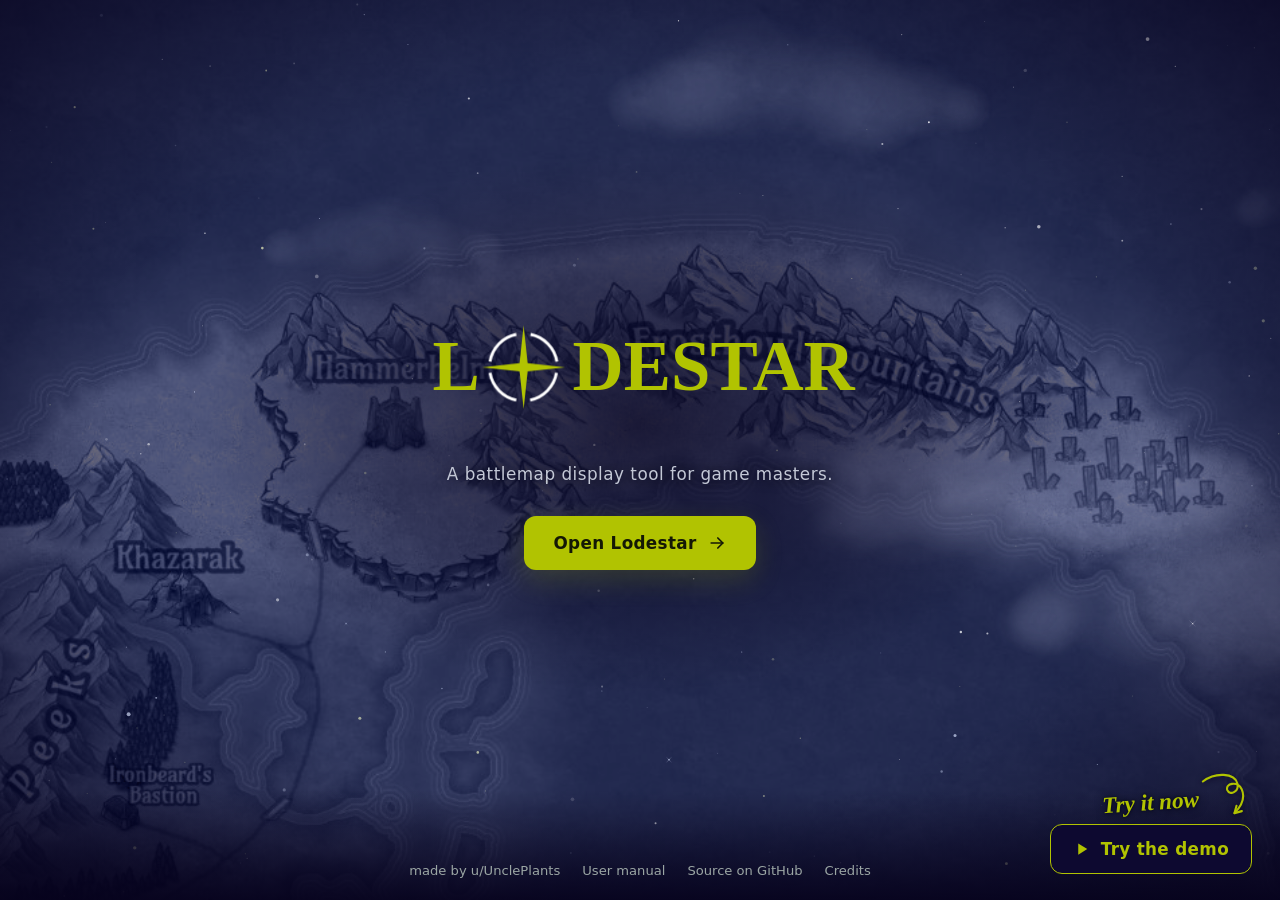
==== index.html @ 7c8d33f2 "feat: token conditions for D&D 5e and Pathfinder 2e The selected-token editor gets a Conditions list" ====
<!doctype html>
<html lang="en">
  <head>
    <meta charset="utf-8">
    <meta name="viewport" content="width=device-width, initial-scale=1">
    <title>Lodestar — battlemap display for game masters</title>
    <meta name="description" content="A free battlemap display for game masters: paint fog of war, cast the map to a TV or second monitor, and run tokens, initiative, music and dice. Runs in your browser — no account, nothing to install.">
    <meta name="theme-color" content="#06021c">
    <!-- Link previews (Reddit, Discord, social): title, blurb and a screenshot. -->
    <meta property="og:type" content="website">
    <meta property="og:site_name" content="Lodestar">
    <meta property="og:title" content="Lodestar — battlemap display for game masters">
    <meta property="og:description" content="Paint fog of war, cast the map to your table's screen, and keep the secrets on yours. Free, in your browser, no account.">
    <meta property="og:url" content="https://lodestarvtt.com/">
    <meta property="og:image" content="https://lodestarvtt.com/screenshot.png">
    <meta property="og:image:alt" content="The Lodestar GM screen with fogged rooms, beside the player display showing only the revealed areas.">
    <meta name="twitter:card" content="summary_large_image">
    <link rel="icon" type="image/svg+xml" href="favicon.svg">
    <link rel="stylesheet" href="styles.css">
  </head>
  <body>
    <div class="start-screen" id="startScreen">
      <!-- Backdrop (drawn by app.js): the Telarun map in slow shots under the stars and clouds,
           a dashed route tracing its roads, and a vignette keeping the centre calm for the logo
           and buttons. -->
      <canvas class="start-backdrop" aria-hidden="true"></canvas>
      <div class="start-vignette" aria-hidden="true"></div>
      <div class="start-inner">
        <!-- The logo draws itself in (see styles.css): the ring's arcs trace in, the star spins
             into place, and the word is revealed by a soft wipe (the mask's gradient sliding
             right). -->
        <svg class="start-logo" viewBox="0 0 1164 348" xmlns="http://www.w3.org/2000/svg" role="img" aria-label="Lodestar">
          <defs>
            <linearGradient id="startLogoWipeEdge" x1="0" x2="1" y1="0" y2="0">
              <stop offset="0.47" stop-color="#fff"/>
              <stop offset="0.5" stop-color="#fff" stop-opacity="0"/>
            </linearGradient>
            <!-- The band starts just left of the "L" (clear from x 700) and slides 1300 units right,
                 ending white from x -200 to 1868: past both ends of the word. -->
            <mask id="startLogoWipe" maskUnits="userSpaceOnUse" x="643" y="806" width="1164" height="348">
              <rect class="lodestar-wipe" x="-1500" y="806" width="4400" height="348" fill="url(#startLogoWipeEdge)"/>
            </mask>
          </defs>
          <g transform="translate(-643 -806)">
            <g mask="url(#startLogoWipe)">
              <text fill="#B1C301" font-family="Garamond, 'EB Garamond', 'Adobe Garamond Pro', Georgia, 'Times New Roman', serif" font-weight="700" font-size="165" x="742.149" y="1008">L</text>
              <text fill="#B1C301" font-family="Garamond, 'EB Garamond', 'Adobe Garamond Pro', Georgia, 'Times New Roman', serif" font-weight="700" font-size="165" x="1068" y="1008">DESTAR</text>
            </g>
            <path class="lodestar-star" d="M857 955.5 944.595 946.047 954 858 963.405 946.047 1051 955.5 963.405 964.953 954 1053 944.595 964.953Z" fill="#B1C301" fill-rule="evenodd"/>
            <path class="lodestar-ring" pathLength="1" d="M970.124 879.081C1001.59 885.514 1025.89 910.575 1031.36 942.222" stroke="#FFFFFF" stroke-width="6.875" stroke-miterlimit="8" fill="none" fill-rule="evenodd"/>
            <path class="lodestar-ring" pathLength="1" d="M93.6243 1.58081C125.089 8.01389 149.394 33.0749 154.862 64.7217" stroke="#FFFFFF" stroke-width="6.875" stroke-miterlimit="8" fill="none" fill-rule="evenodd" transform="matrix(-1 0 0 1 1030.5 877.5)"/>
            <path class="lodestar-ring" pathLength="1" d="M936.876 1031.92C905.411 1025.49 881.106 1000.43 875.639 968.778" stroke="#FFFFFF" stroke-width="6.875" stroke-miterlimit="8" fill="none" fill-rule="evenodd"/>
            <path class="lodestar-ring" pathLength="1" d="M93.6243 1.58081C125.089 8.01389 149.394 33.0749 154.862 64.7217" stroke="#FFFFFF" stroke-width="6.875" stroke-miterlimit="8" fill="none" fill-rule="evenodd" transform="matrix(1 0 0 -1 875.5 1033.5)"/>
          </g>
        </svg>
        <p class="start-tagline">A battlemap display tool for game masters.</p>
        <div class="start-actions">
          <button id="startEnter" class="start-btn start-btn-primary" type="button" title="Open Lodestar (Enter)">
            <span>Open Lodestar</span>
            <svg viewBox="0 0 24 24" aria-hidden="true"><path d="M5 12h14"/><path d="m13 6 6 6-6 6"/></svg>
          </button>
        </div>
      </div>
      <!-- The demo, tucked in the bottom-right corner under a "Try it now" label whose doodled
           arrow curls down onto the button. -->
      <div class="start-demo">
        <span class="start-try" aria-hidden="true">
          <span class="start-try-text">Try it now</span>
          <svg class="start-try-arrow" viewBox="0 0 48 50">
            <path class="start-try-line" pathLength="1" d="M3 13C16 3 36 4 39 15C41 24 31 28 28.5 22C26 15 39 12 43.5 21C47 29 44 38 36 46"/>
            <path class="start-try-head" pathLength="1" d="M43.7 43.9 36 46 38.1 38.3"/>
          </svg>
        </span>
        <button id="startDemo" class="start-btn start-btn-demo" type="button">
          <svg viewBox="0 0 24 24" aria-hidden="true"><path d="M7 4.5v15l12-7.5Z"/></svg>
          <span>Try the demo</span>
        </button>
      </div>
      <footer class="start-footer">
        <span>made by u/UnclePlants</span>
        <a href="manual.html" target="_blank" rel="noopener">User manual</a>
        <a href="https://github.com/UnclePlants/Lodestar" target="_blank" rel="noopener">Source on GitHub</a>
        <button id="startCredits" class="start-credits-btn" type="button">Credits</button>
      </footer>
    </div>
    <main class="app-shell" data-role="gm">
      <aside class="gm-panel" aria-label="Game master controls">
        <div class="brand">
          <img class="brand-logo" src="Lodestar.svg" alt="Lodestar">
        </div>

        <section class="control-section">
          <div class="top-actions">
            <label class="top-action file-loader" title="Load map (image, GIF or video)" aria-label="Load map image, GIF or video">
              <input id="mapUpload" type="file" accept="image/*,video/*">
              <svg viewBox="0 0 24 24" aria-hidden="true"><path d="M16 5h6"/><path d="M19 2v6"/><path d="M21 11.5V19a2 2 0 0 1-2 2H5a2 2 0 0 1-2-2V5a2 2 0 0 1 2-2h7.5"/><path d="m21 15-3.086-3.086a2 2 0 0 0-2.828 0L6 21"/><circle cx="9" cy="9" r="2"/></svg>
            </label>
            <button id="loadLibrary" class="top-action empty" type="button" title="My maps" aria-label="My maps">
              <svg viewBox="0 0 24 24" aria-hidden="true"><path d="M14.106 5.553a2 2 0 0 0 1.788 0l3.659-1.83A1 1 0 0 1 21 4.619v12.764a1 1 0 0 1-.553.894l-4.553 2.277a2 2 0 0 1-1.788 0l-4.212-2.106a2 2 0 0 0-1.788 0l-3.659 1.83A1 1 0 0 1 3 19.381V6.618a1 1 0 0 1 .553-.894l4.553-2.277a2 2 0 0 1 1.788 0z"/><path d="M15 5.764v15"/><path d="M9 3.236v15"/></svg>
            </button>
            <button id="saveSession" class="top-action" type="button" title="Save map" aria-label="Save map">
              <svg viewBox="0 0 24 24" aria-hidden="true"><path d="M15.2 3a2 2 0 0 1 1.4.6l3.8 3.8a2 2 0 0 1 .6 1.4V19a2 2 0 0 1-2 2H5a2 2 0 0 1-2-2V5a2 2 0 0 1 2-2z"/><path d="M17 21v-7a1 1 0 0 0-1-1H8a1 1 0 0 0-1 1v7"/><path d="M7 3v4a1 1 0 0 0 1 1h7"/></svg>
            </button>
            <button id="openPlayer" class="top-action" type="button" title="Open player display" aria-label="Open player display">
              <svg viewBox="0 0 24 24" aria-hidden="true"><rect width="20" height="14" x="2" y="3" rx="2"/><line x1="8" x2="16" y1="21" y2="21"/><line x1="12" x2="12" y1="17" y2="21"/></svg>
            </button>
          </div>
        </section>

        <section class="control-section">
          <div class="section-title">
            <h2>Splash Screen</h2>
          </div>
          <label class="file-loader secondary-loader">
            <input id="splashUpload" type="file" accept="image/*">
            <span>Load splash image</span>
          </label>
          <p class="hint">When enabled, the player display shows the splash image instead of the map.</p>
        </section>

        <section class="control-section">
          <div class="section-title">
            <h2>Grid</h2>
            <label class="switch">
              <input id="gridEnabled" type="checkbox" checked>
              <span></span>
            </label>
          </div>
          <div class="field-with-action">
            <label>
              Size
              <input id="gridSize" type="range" min="20" max="400" value="70">
            </label>
            <button id="gridCalibrate" class="mini-btn" type="button" title="Set the grid size by drawing a square on the map" aria-label="Set grid size by drawing a square">
              <svg viewBox="0 0 24 24" aria-hidden="true"><path d="M5 3a2 2 0 0 0-2 2"/><path d="M19 3a2 2 0 0 1 2 2"/><path d="M21 19a2 2 0 0 1-2 2"/><path d="M5 21a2 2 0 0 1-2-2"/><path d="M9 3h1"/><path d="M9 21h1"/><path d="M14 3h1"/><path d="M14 21h1"/><path d="M3 9v1"/><path d="M21 9v1"/><path d="M3 14v1"/><path d="M21 14v1"/></svg>
            </button>
          </div>
          <label>
            Offset X
            <input id="gridOffsetX" type="range" min="-200" max="200" value="0">
          </label>
          <label>
            Offset Y
            <input id="gridOffsetY" type="range" min="-200" max="200" value="0">
          </label>
          <div class="inline-fields">
            <label>
              Color
              <input id="gridColor" type="color" value="#000000">
            </label>
            <label>
              Opacity
              <input id="gridOpacity" type="range" min="0" max="1" step="0.05" value="0.45">
            </label>
          </div>
          <label>
            Line thickness
            <input id="gridLineWidth" type="range" min="1" max="12" step="0.5" value="1">
          </label>
          <label class="checkbox-row">
            <input id="gridSnap" type="checkbox" checked>
            <span>Snap tokens to grid</span>
          </label>
        </section>

        <section class="control-section">
          <div class="section-title">
            <h2>View</h2>
            <button id="fitMap" class="ghost-button" type="button">Fit</button>
          </div>
          <label>
            Map image size
            <input id="mapScale" type="range" min="0.25" max="3" step="0.01" value="1">
          </label>
          <label id="mapAnimateRow" class="checkbox-row hidden">
            <input id="mapAnimate" type="checkbox" checked>
            <span>Play animated map (GIF / video)</span>
          </label>
          <label class="checkbox-row" title="On the player display, revealed fog fades away, and changing map or floor (or the splash / blackout screens) fades through black">
            <input id="transitionsEnabled" type="checkbox" checked>
            <span>Smooth fades on the player display</span>
          </label>
          <div class="field-with-action">
            <span class="calib-label">Rotate map (carries fog, tokens &amp; stairs)</span>
            <button id="rotateMapLeft" class="mini-btn" type="button" title="Rotate map left" aria-label="Rotate map left">
              <svg viewBox="0 0 24 24" aria-hidden="true"><path d="M3 12a9 9 0 1 0 9-9 9.75 9.75 0 0 0-6.74 2.74L3 8"/><path d="M3 3v5h5"/></svg>
            </button>
            <button id="rotateMapRight" class="mini-btn" type="button" title="Rotate map right" aria-label="Rotate map right">
              <svg viewBox="0 0 24 24" aria-hidden="true"><path d="M21 12a9 9 0 1 1-9-9 9.75 9.75 0 0 1 6.74 2.74L21 8"/><path d="M21 3v5h-5"/></svg>
            </button>
          </div>
          <label class="checkbox-row">
            <input id="imageSnap" type="checkbox">
            <span>Snap images to grid</span>
          </label>
          <p class="hint">Add images, notes and PDFs from the map toolbar. Drag an image onto the map to drop it. In Move mode, click an image to select it — then drag its corners to resize, the top ball to rotate, and tick the box to show it to players. Notes are GM-only (note tool). Drag a selection, press Delete to remove.</p>
          <input id="addImageInput" type="file" accept="image/*" hidden>
          <input id="pdfFileInput" type="file" accept="application/pdf" multiple hidden>
          <div id="aoeMarkerSelPanel" class="hidden">
            <label>
              Area label (GM-only)
              <input id="aoeMarkerLabel" type="text" placeholder="e.g. fire">
            </label>
            <label class="checkbox-row">
              <input id="aoeMarkerShowPlayers" type="checkbox" checked>
              <span>Show to players</span>
            </label>
          </div>

          <div class="subsection-title">
            <h3>Player view</h3>
            <label class="switch with-label">
              Follow GM
              <input id="playerMatchDM" type="checkbox" checked>
              <span></span>
            </label>
          </div>
          <div class="inline-buttons">
            <button id="copyDMView" type="button">Match GM view</button>
            <button id="playerFit" type="button">Fit player view</button>
          </div>
          <div class="field-with-action">
            <span class="calib-label">Rotate player view only</span>
            <button id="rotatePlayerLeft" class="mini-btn" type="button" title="Rotate player view left" aria-label="Rotate player view left">
              <svg viewBox="0 0 24 24" aria-hidden="true"><path d="M3 12a9 9 0 1 0 9-9 9.75 9.75 0 0 0-6.74 2.74L3 8"/><path d="M3 3v5h5"/></svg>
            </button>
            <button id="rotatePlayerRight" class="mini-btn" type="button" title="Rotate player view right" aria-label="Rotate player view right">
              <svg viewBox="0 0 24 24" aria-hidden="true"><path d="M21 12a9 9 0 1 1-9-9 9.75 9.75 0 0 1 6.74 2.74L21 8"/><path d="M21 3v5h-5"/></svg>
            </button>
          </div>
          <label class="checkbox-row">
            <input id="lockPlayerSquare" type="checkbox">
            <span>Lock square size on player screen (IRL TV)</span>
          </label>
          <p class="hint">For physical play: zoom the player view until one grid square matches your minis on the TV, then lock. On each new map, calibrate its grid (drag a square) and the player zoom auto-adjusts so the square stays that exact size. Remembered between sessions.</p>
          <label class="checkbox-row">
            <input id="playerFrameToggle" type="checkbox" checked>
            <span>Show player frame on GM screen</span>
          </label>
          <div class="inline-fields" id="playerFrameStyleRow">
            <label>
              Frame color
              <input id="playerFrameColor" type="color" value="#e24a4a">
            </label>
            <label>
              Frame opacity
              <input id="playerFrameOpacity" type="range" min="0.1" max="1" step="0.05" value="0.9">
            </label>
          </div>
          <label>
            Zoom
            <input id="playerZoom" type="range" min="0.05" max="4" step="0.01" value="1">
          </label>
          <label>
            Position X
            <input id="playerOffsetX" type="range" min="0" max="2000" value="0">
          </label>
          <label>
            Position Y
            <input id="playerOffsetY" type="range" min="0" max="2000" value="0">
          </label>
        </section>

        <section class="control-section">
          <div class="section-title">
            <h2>Weather</h2>
          </div>
          <div class="segmented segmented-wrap weather-kinds" id="weatherKinds" role="group" aria-label="Weather">
            <button type="button" data-weather="none" class="active">None</button>
            <button type="button" data-weather="rain">Rain</button>
            <button type="button" data-weather="storm">Storm</button>
            <button type="button" data-weather="snow">Snow</button>
            <button type="button" data-weather="fog">Fog</button>
            <button type="button" data-weather="embers">Embers</button>
          </div>
          <label>
            Intensity
            <input id="weatherIntensity" type="range" min="0.1" max="1" step="0.05" value="0.6">
          </label>
          <label>
            Wind (← left · right →)
            <input id="weatherWind" type="range" min="-1" max="1" step="0.05" value="0.3">
          </label>
          <button id="weatherFlash" class="ghost-button weather-flash" type="button" hidden title="A lightning flash on the player display, right now">⚡ Lightning now</button>
          <label class="checkbox-row">
            <input id="weatherOnGm" type="checkbox" checked>
            <span>Show it faintly on my screen too</span>
          </label>
          <p class="hint">Plays over the map on the player display, and is saved with the map.</p>
        </section>

        <section class="control-section">
          <div class="section-title">
            <h2>Floors</h2>
          </div>
          <label>
            Floor name
            <input id="floorName" type="text" maxlength="32" placeholder="e.g. Ground Floor" autocomplete="off">
          </label>
          <div class="inline-fields">
            <label>
              Stair color
              <input id="stairColor" type="color" value="#ffffff">
            </label>
          </div>
          <div class="floor-add-row">
            <button id="addFloorUp" class="ghost-button" type="button" title="Add a floor above">
              <svg viewBox="0 0 24 24" aria-hidden="true"><path d="M5 12h14"/><path d="M12 5v14"/></svg>
              Add above
            </button>
            <button id="addFloorDown" class="ghost-button" type="button" title="Add a floor below">
              <svg viewBox="0 0 24 24" aria-hidden="true"><path d="M5 12h14"/><path d="M12 5v14"/></svg>
              Add below
            </button>
          </div>
          <button id="deleteFloor" class="danger-button" type="button" disabled>Delete this floor</button>
          <p class="hint">Use the ↑ / ↓ arrows in the map area to switch floors.</p>
        </section>

        <section class="control-section">
          <div class="section-title">
            <h2>Map library</h2>
          </div>
          <div class="inline-buttons">
            <button id="exportLibrary" type="button" disabled>Export</button>
            <label class="file-loader inline-loader">
              <input id="importLibrary" type="file" accept="application/json,.json">
              <span>Import</span>
            </label>
          </div>
          <p class="hint">Export saves every map to a JSON file you can back up or move to another machine.</p>
        </section>
      </aside>

      <section class="stage-wrap">
        <button id="panelToggle" class="panel-toggle" type="button" title="Hide controls" aria-label="Collapse the control panel">
          <svg viewBox="0 0 24 24" aria-hidden="true"><path d="m11 17-5-5 5-5"/><path d="m18 17-5-5 5-5"/></svg>
        </button>
        <button id="initPanelToggle" class="panel-toggle panel-toggle-right" type="button" title="Initiative tracker" aria-label="Show or hide the initiative tracker">
          <svg viewBox="0 0 24 24" aria-hidden="true"><path d="m13 17 5-5-5-5"/><path d="m6 17 5-5-5-5"/></svg>
        </button>
        <p class="mode-hint-bar" id="modeHint">Drag to move the map. Wheel to zoom. Alt+click to ping.</p>
        <div class="stage-controls">
          <div class="tool-row">
            <div class="map-tools" aria-label="Map tools">
              <button id="panMode" class="tool-button active" type="button" title="Move (V)" aria-label="Move">
                <svg viewBox="0 0 24 24" aria-hidden="true"><path d="M12 2v20"/><path d="m5 9-3 3 3 3"/><path d="m9 5 3-3 3 3"/><path d="m15 19-3 3-3-3"/><path d="m19 9 3 3-3 3"/><path d="M2 12h20"/></svg>
              </button>
              <button id="fogToggle" class="tool-button" type="button" title="Fog of war" aria-label="Fog of war tools" aria-haspopup="true">
                <svg viewBox="0 0 24 24" aria-hidden="true"><path d="M4 14.899A7 7 0 1 1 15.71 8h1.79a4.5 4.5 0 0 1 2.5 8.242"/><path d="M16 17H7"/><path d="M17 21H9"/></svg>
              </button>
              <button id="tokenMode" class="tool-button" type="button" title="Tokens (T)" aria-label="Tokens">
                <svg viewBox="0 0 24 24" aria-hidden="true"><circle cx="12" cy="12" r="9"/><line x1="9" y1="8.5" x2="15" y2="8.5"/><line x1="12" y1="8.5" x2="12" y2="15.5"/></svg>
              </button>
              <button id="aoeMode" class="tool-button" type="button" title="Area of effect (A)" aria-label="Area of effect">
                <svg viewBox="0 0 24 24" aria-hidden="true"><circle cx="12" cy="12" r="10"/><circle cx="12" cy="12" r="6"/><circle cx="12" cy="12" r="2"/></svg>
              </button>
              <button id="measureMode" class="tool-button" type="button" title="Measure (M)" aria-label="Measure">
                <svg viewBox="0 0 24 24" aria-hidden="true"><path d="M21.3 15.3a2.4 2.4 0 0 1 0 3.4l-2.6 2.6a2.4 2.4 0 0 1-3.4 0L2.7 8.7a2.41 2.41 0 0 1 0-3.4l2.6-2.6a2.4 2.4 0 0 1 3.4 0Z"/><path d="m14.5 12.5 2-2"/><path d="m11.5 9.5 2-2"/><path d="m8.5 6.5 2-2"/><path d="m17.5 15.5 2-2"/></svg>
              </button>
              <button id="stairMode" class="tool-button" type="button" title="Place stairs (S)" aria-label="Place stairs">
                <svg viewBox="0 0 24 24" aria-hidden="true"><path d="M22 5h-5v5h-5v5h-5v5h-5"/></svg>
              </button>
              <button id="noteMode" class="tool-button" type="button" title="Note (GM-only)" aria-label="Note">
                <svg viewBox="0 0 24 24" aria-hidden="true"><path d="M16 3H5a2 2 0 0 0-2 2v14a2 2 0 0 0 2 2h11l5-5V5a2 2 0 0 0-2-2Z"/><path d="M15 21v-4a2 2 0 0 1 2-2h4"/></svg>
              </button>
              <button id="addImageBtn" class="tool-button" type="button" title="Add image to map" aria-label="Add image to map">
                <svg viewBox="0 0 24 24" aria-hidden="true"><rect x="3" y="3" width="18" height="18" rx="2"/><circle cx="9" cy="9" r="2"/><path d="m21 15-3.6-3.6a2 2 0 0 0-2.8 0L6 21"/></svg>
              </button>
              <button id="pdfBtn" class="tool-button" type="button" title="Open PDF resource (GM-only)" aria-label="Open PDF resource">
                <svg viewBox="0 0 24 24" aria-hidden="true"><path d="M14 3v4a1 1 0 0 0 1 1h4"/><path d="M5 12v-7a2 2 0 0 1 2 -2h7l5 5v4"/><path d="M5 18h1.5a1.5 1.5 0 0 0 0 -3h-1.5v6"/><path d="M17 18h2"/><path d="M20 15h-3v6"/><path d="M11 15v6h1a2 2 0 0 0 2 -2v-2a2 2 0 0 0 -2 -2h-1"/></svg>
              </button>
              <button id="initToggle" class="tool-button" type="button" title="Initiative tracker" aria-label="Initiative tracker">
                <svg viewBox="0 0 24 24" aria-hidden="true"><line x1="10" x2="21" y1="6" y2="6"/><line x1="10" x2="21" y1="12" y2="12"/><line x1="10" x2="21" y1="18" y2="18"/><path d="M4 6h1v4"/><path d="M4 10h2"/><path d="M6 18H4c0-1 2-2 2-3s-1-1.5-2-1"/></svg>
              </button>
              <button id="musicToggle" class="tool-button" type="button" title="Music player" aria-label="Music player">
                <svg viewBox="0 0 24 24" aria-hidden="true"><path d="M9 18V5l12-2v13"/><circle cx="6" cy="18" r="3"/><circle cx="18" cy="16" r="3"/></svg>
              </button>
              <button id="fitMapBtn" class="tool-button" type="button" title="Fit to screen (F)" aria-label="Fit to screen">
                <svg viewBox="0 0 24 24" aria-hidden="true"><polyline points="15 3 21 3 21 9"/><polyline points="9 21 3 21 3 15"/><line x1="21" x2="14" y1="3" y2="10"/><line x1="3" x2="10" y1="21" y2="14"/></svg>
              </button>
              <button id="undoBtn" class="tool-button" type="button" title="Undo (Ctrl+Z)" aria-label="Undo" disabled>
                <svg viewBox="0 0 24 24" aria-hidden="true"><path d="M9 14 4 9l5-5"/><path d="M4 9h10.5a5.5 5.5 0 0 1 5.5 5.5 5.5 5.5 0 0 1-5.5 5.5H11"/></svg>
              </button>
              <button id="redoBtn" class="tool-button" type="button" title="Redo (Ctrl+Shift+Z)" aria-label="Redo" disabled>
                <svg viewBox="0 0 24 24" aria-hidden="true"><path d="m15 14 5-5-5-5"/><path d="M20 9H9.5A5.5 5.5 0 0 0 4 14.5 5.5 5.5 0 0 0 9.5 20H13"/></svg>
              </button>
            </div>
            <div class="fog-ribbon hidden" id="fogRibbon" role="toolbar" aria-label="Fog of war tools">
              <button id="polygonMode" class="tool-button" type="button" title="Fog area (P)" aria-label="Fog area">
                <svg viewBox="0 0 24 24" aria-hidden="true"><path d="M3 5a2 2 0 1 0 4 0a2 2 0 1 0 -4 0"/><path d="M17 19a2 2 0 1 0 4 0a2 2 0 1 0 -4 0"/><path d="M17 5a2 2 0 1 0 4 0a2 2 0 1 0 -4 0"/><path d="M3 19a2 2 0 1 0 4 0a2 2 0 1 0 -4 0"/><path d="M7 5h10m-12 2v10m14 -10v10"/></svg>
              </button>
              <button id="namedPolygonMode" class="tool-button" type="button" title="Named fog area (N)" aria-label="Named fog area">
                <svg viewBox="0 0 24 24" aria-hidden="true"><path d="M3 5a2 2 0 1 0 4 0a2 2 0 1 0 -4 0"/><path d="M17 19a2 2 0 1 0 4 0a2 2 0 1 0 -4 0"/><path d="M17 5a2 2 0 1 0 4 0a2 2 0 1 0 -4 0"/><path d="M3 19a2 2 0 1 0 4 0a2 2 0 1 0 -4 0"/><path d="M7 5h10m-12 2v10m14 -10v10"/><text x="12" y="14.8" text-anchor="middle" font-size="8" font-weight="700" fill="currentColor" stroke="none" style="font-family:Inter,sans-serif">A</text></svg>
              </button>
              <button id="brushMode" class="tool-button" type="button" title="Paint fog (B)" aria-label="Paint fog">
                <svg viewBox="0 0 24 24" aria-hidden="true"><path d="m9.06 11.9 8.07-8.06a2.85 2.85 0 1 1 4.03 4.03l-8.06 8.08"/><path d="M7.07 14.94c-1.66 0-3 1.35-3 3.02 0 1.33-2.5 1.52-2 2.02 1.08 1.1 2.49 2.02 4 2.02 2.2 0 4-1.8 4-4.04a3.01 3.01 0 0 0-3-3.02Z"/></svg>
              </button>
              <button id="eraserMode" class="tool-button" type="button" title="Erase fog (E)" aria-label="Erase fog">
                <svg viewBox="0 0 24 24" aria-hidden="true"><path d="m7 21-4.3-4.3c-1-1-1-2.5 0-3.4l9.6-9.6c1-1 2.5-1 3.4 0l5.6 5.6c1 1 1 2.5 0 3.4L13 21"/><path d="M22 21H7"/><path d="m5 11 9 9"/></svg>
              </button>
              <button id="stampMode" class="tool-button" type="button" title="Fog shapes (drag to draw)" aria-label="Fog shapes">
                <svg viewBox="0 0 24 24" aria-hidden="true"><path d="M8.3 10a.7.7 0 0 1-.626-1.079L11.4 3a.7.7 0 0 1 1.198-.043L16.3 8.9a.7.7 0 0 1-.572 1.1Z"/><rect x="3" y="14" width="7" height="7" rx="1"/><circle cx="17.5" cy="17.5" r="3.5"/></svg>
              </button>
              <button id="bucketFill" class="tool-button" type="button" title="Fill the whole map with fog" aria-label="Fill all with fog">
                <svg viewBox="0 0 24 24" aria-hidden="true"><path d="m19 11-8-8-8.6 8.6a2 2 0 0 0 0 2.8l5.2 5.2c.8.8 2 .8 2.8 0L19 11Z"/><path d="m5 2 5 5"/><path d="M2 13h15"/><path d="M22 20a2 2 0 1 1-4 0c0-1.6 1.7-2.4 2-4 .3 1.6 2 2.4 2 4Z"/></svg>
              </button>
              <button id="clearFog" class="tool-button" type="button" title="Clear all fog" aria-label="Clear all fog">
                <svg viewBox="0 0 24 24" aria-hidden="true"><path d="M3 6h18"/><path d="M19 6v14c0 1-1 2-2 2H7c-1 0-2-1-2-2V6"/><path d="M8 6V4c0-1 1-2 2-2h4c1 0 2 1 2 2v2"/><path d="M10 11v6"/><path d="M14 11v6"/></svg>
              </button>
            </div>
          </div>

          <div class="tool-popover hidden" id="brushOptions">
            <h2 id="fogToolHeading">Fog Tool</h2>
            <label id="brushSizeRow">
              Tool size
              <input id="brushSize" type="range" min="10" max="600" value="70">
            </label>
            <div class="segmented" id="brushShapeRow">
              <button id="roundShape" class="active" type="button">Round</button>
              <button id="squareShape" type="button">Square</button>
            </div>
            <div class="segmented segmented-wrap hidden" id="stampShapeRow">
              <button id="stampRect" class="active" type="button">Rectangle</button>
              <button id="stampSquare" type="button">Square</button>
              <button id="stampEllipse" type="button">Ellipse</button>
              <button id="stampCircle" type="button">Circle</button>
              <button id="stampTriangle" type="button">Triangle</button>
            </div>
            <div class="inline-fields">
              <label>
                GM tint
                <input id="fogTint" type="color" value="#080909">
              </label>
              <label>
                GM opacity
                <input id="gmFogOpacity" type="range" min="0.05" max="1" step="0.05" value="0.3">
              </label>
            </div>
          </div>

          <div class="tool-popover hidden" id="tokenOptions">
            <h2 id="tokenPanelHeading">Token</h2>
            <div class="inline-fields">
              <label>
                Color
                <input id="tokenColor" type="color" value="#d6a94d">
              </label>
              <label>
                Size (cells)
                <input id="tokenCells" type="range" min="1" max="4" step="1" value="1">
              </label>
            </div>
            <label>
              Label
              <input id="tokenLabel" type="text" maxlength="3" placeholder="e.g. G1" autocomplete="off">
            </label>
            <div id="tokenSelEdit" class="hidden">
              <label>
                Notes (GM only — shown on hover)
                <textarea id="tokenNote" rows="2" placeholder="HP, conditions, secrets…" autocomplete="off"></textarea>
              </label>
              <label class="checkbox-row">
                <input id="tokenHidden" type="checkbox">
                <span>Hidden from players (stealth)</span>
              </label>
              <!-- Conditions: badges on the token (players see them unless marked GM-only). -->
              <div class="token-conds">
                <div class="token-conds-head">
                  <span class="token-rolls-title">Conditions</span>
                  <select id="conditionSystem" title="Which game's conditions to list (for every token)" aria-label="Game system for conditions">
                    <option value="dnd5e">D&amp;D 5e</option>
                    <option value="pf2e">Pathfinder 2e</option>
                  </select>
                </div>
                <div id="tokenCondList" class="token-cond-list"></div>
                <select id="tokenCondAdd" class="token-cond-add" aria-label="Add a condition">
                  <option value="">+ Add a condition…</option>
                </select>
              </div>
              <!-- Saved rolls (GM only): click one to roll it, labelled with this token. -->
              <div class="token-rolls">
                <span class="token-rolls-title">Rolls</span>
                <div id="tokenRollList" class="token-roll-list"></div>
                <form id="tokenRollAdd" class="token-roll-add" autocomplete="off">
                  <input id="tokenRollName" type="text" maxlength="24" placeholder="Name, e.g. Scimitar" aria-label="Roll name">
                  <input id="tokenRollExpr" type="text" maxlength="40" placeholder="1d20+4" aria-label="Dice to roll" spellcheck="false">
                  <button type="submit" title="Save this roll on the token" aria-label="Add roll">+</button>
                </form>
              </div>
            </div>
            <div class="token-image-row">
              <img id="tokenImagePreview" class="token-image-preview hidden" alt="Token image preview">
              <label class="file-loader inline-loader token-image-loader">
                <input id="tokenImage" type="file" accept="image/*">
                <span>Load image</span>
              </label>
              <button id="tokenImageClear" class="hidden" type="button">Clear</button>
            </div>
            <label class="file-loader inline-loader">
              <input id="tokenBulk" type="file" accept="image/*" multiple>
              <span>Add image tokens (multi-select)…</span>
            </label>
            <p class="hint">Click to drop, drag to move (a live distance shows while you drag), right-click to remove. In Move mode, click a token to select it — these fields then edit that token live (colour, size, label, notes, hide it from players). Nudge a selected token cell by cell with the arrow keys. "Load image" re-skins the selected token or sets the art for new tokens; "Add image tokens" drops one token per selected file.</p>
          </div>

          <div class="tool-popover hidden" id="aoeOptions">
            <h2>Area of Effect</h2>
            <div class="segmented icon-segmented" id="aoeShapeRow">
              <button id="aoeCircle" class="active" type="button" title="Circle" aria-label="Circle">
                <svg viewBox="0 0 24 24" aria-hidden="true"><circle cx="12" cy="12" r="10"/></svg>
              </button>
              <button id="aoeSquare" type="button" title="Cube / square" aria-label="Cube / square">
                <svg viewBox="0 0 24 24" aria-hidden="true"><path d="M21 8a2 2 0 0 0-1-1.73l-7-4a2 2 0 0 0-2 0l-7 4A2 2 0 0 0 3 8v8a2 2 0 0 0 1 1.73l7 4a2 2 0 0 0 2 0l7-4A2 2 0 0 0 21 16Z"/><path d="m3.3 7 8.7 5 8.7-5"/><path d="M12 22V12"/></svg>
              </button>
              <button id="aoeCone" type="button" title="Cone" aria-label="Cone">
                <svg viewBox="0 0 24 24" aria-hidden="true"><path d="m20.9 18.55-8-15.98a1 1 0 0 0-1.8 0l-8 15.98"/><ellipse cx="12" cy="19" rx="9" ry="3"/></svg>
              </button>
            </div>
            <div class="segmented segmented-wrap" id="aoePresetsRow"></div>
            <label>
              Custom (ft)
              <input id="aoeCustomSize" type="number" min="1" max="500" step="5" value="10">
            </label>
            <div id="aoeAngleRow" class="hidden">
              <label>
                Direction
                <input id="aoeAngleSlider" type="range" min="0" max="359" value="270">
              </label>
            </div>
            <label>
              Color
              <input id="aoeColor" type="color" value="#e2603a">
            </label>
            <p class="hint">Hover to preview. Click to drop a persistent marker. Mouse wheel rotates the cone. Right-click a placed marker to remove it.</p>
          </div>

          <div class="tool-popover hidden" id="measureOptions">
            <h2>Measure</h2>
            <label>
              Units
              <select id="measureUnit">
                <option value="imperial">Imperial (feet)</option>
                <option value="metric">Metric (meters)</option>
              </select>
            </label>
            <div id="measureCalibrateRow" class="hidden">
              <div class="field-with-action">
                <span class="calib-label">Measure one square</span>
                <button id="measureCalibrate" class="mini-btn" type="button" title="Set the ruler scale by drawing one square of the map's printed grid" aria-label="Measure one square">
                  <svg viewBox="0 0 24 24" aria-hidden="true"><path d="M5 3a2 2 0 0 0-2 2"/><path d="M19 3a2 2 0 0 1 2 2"/><path d="M21 19a2 2 0 0 1-2 2"/><path d="M5 21a2 2 0 0 1-2-2"/><path d="M9 3h1"/><path d="M9 21h1"/><path d="M14 3h1"/><path d="M14 21h1"/><path d="M3 9v1"/><path d="M21 9v1"/><path d="M3 14v1"/><path d="M21 14v1"/></svg>
                </button>
              </div>
              <p class="hint">Use this when the map already has a grid and the overlay is off.</p>
            </div>
          </div>

          <div class="player-toggles">
            <label class="toggle-chip">
              <input id="splashEnabled" type="checkbox">
              <span>Splash</span>
            </label>
            <label class="toggle-chip">
              <input id="blackoutEnabled" type="checkbox">
              <span>Blackout</span>
            </label>
          </div>
        </div>

        <!-- GM top-right widgets -->
        <div class="stage-top-right">
          <div class="floor-widget" id="floorWidget" aria-label="Floor navigation">
            <button id="floorUp" class="floor-widget-btn" type="button" title="Go up one floor" aria-label="Go up" disabled>
              <svg viewBox="0 0 24 24" aria-hidden="true"><path d="m18 15-6-6-6 6"/></svg>
            </button>
            <span id="floorIndicator" class="floor-widget-label" title="Current floor">1 / 1</span>
            <button id="floorDown" class="floor-widget-btn" type="button" title="Go down one floor" aria-label="Go down" disabled>
              <svg viewBox="0 0 24 24" aria-hidden="true"><path d="m6 9 6 6 6-6"/></svg>
            </button>
          </div>
        </div>

        <!-- Initiative order overlay (GM always when active; player when shared) -->
        <div class="initiative-overlay" id="initiativeOverlay" hidden></div>

        <!-- Player floor badge top-right (player display only) -->
        <div class="player-floor-badge" id="playerFloorBadge" hidden></div>

        <button id="playerFullscreen" class="player-fullscreen" type="button" title="Fullscreen (F)" aria-label="Toggle fullscreen">
          <svg viewBox="0 0 24 24" aria-hidden="true"><path d="M8 3H5a2 2 0 0 0-2 2v3"/><path d="M21 8V5a2 2 0 0 0-2-2h-3"/><path d="M3 16v3a2 2 0 0 0 2 2h3"/><path d="M16 21h3a2 2 0 0 0 2-2v-3"/></svg>
        </button>

        <canvas id="battlemap" aria-label="Battlemap canvas"></canvas>
        <!-- Weather (drawn by weather.js) over the map: rain, snow, fog, embers. -->
        <canvas id="weatherLayer" class="weather-layer" aria-hidden="true"></canvas>
        <!-- Player display: fades to black and back when the map, floor or screen changes. -->
        <div id="sceneFade" class="scene-fade" aria-hidden="true"></div>
        <div class="empty-state" id="emptyState">
          <strong>No map loaded</strong>
          <span>Load a local image, GIF or video from the GM panel.</span>
        </div>
        <!-- GM-only rich-text sticky notes, layered over the canvas and tracking pan/zoom. -->
        <div id="noteLayer"></div>
        <!-- On-canvas transform box for the selected image: corner resize, top rotation ball,
             and a show-to-players toggle. Hidden until an image is selected (Move mode). -->
        <div id="imageHandles" hidden>
          <div class="img-rot-stem"></div>
          <button class="img-rot-ball" type="button" title="Rotate" aria-label="Rotate image"></button>
          <span class="img-handle" data-corner="nw"></span>
          <span class="img-handle" data-corner="ne"></span>
          <span class="img-handle" data-corner="se"></span>
          <span class="img-handle" data-corner="sw"></span>
          <label class="img-show-players" title="Show this image to players">
            <input id="imageShowPlayers" type="checkbox">
            <span>Show to players</span>
          </label>
        </div>
        <!-- Shared formatting bar that floats above the focused note. -->
        <div id="noteFormatBar" class="note-format-bar" hidden>
          <select id="noteFontSel" title="Font" aria-label="Note font">
            <option value="Georgia, serif">Georgia</option>
            <option value="'Times New Roman', serif">Times</option>
            <option value="Arial, sans-serif">Arial</option>
            <option value="'Courier New', monospace">Courier</option>
            <option value="Inter, sans-serif">Inter</option>
          </select>
          <select id="noteSizeSel" title="Text size" aria-label="Note text size">
            <option value="0.8">S</option>
            <option value="1" selected>M</option>
            <option value="1.4">L</option>
            <option value="1.9">XL</option>
          </select>
          <button type="button" data-fmt="bold" title="Bold" aria-label="Bold"><b>B</b></button>
          <button type="button" data-fmt="italic" title="Italic" aria-label="Italic"><i>I</i></button>
          <button type="button" data-fmt="underline" title="Underline" aria-label="Underline"><u>U</u></button>
          <button type="button" data-fmt="strikeThrough" title="Strikethrough" aria-label="Strikethrough"><s>S</s></button>
        </div>
        <!-- GM-only floating PDF resource windows (session-only, never synced or saved). -->
        <div id="pdfLayer"></div>
        <!-- Floating help button, bottom-left of the map. -->
        <button id="shortcutsBtn" class="shortcuts-fab" type="button" title="Keyboard shortcuts (?)" aria-label="Keyboard shortcuts">
          <svg viewBox="0 0 24 24" aria-hidden="true"><circle cx="12" cy="12" r="10"/><path d="M9.09 9a3 3 0 0 1 5.83 1c0 2-3 3-3 3"/><line x1="12" x2="12.01" y1="17" y2="17"/></svg>
        </button>
        <!-- Dice: the 3D roll overlay and result banner (both screens), plus the GM's dice tray. -->
        <canvas id="diceLayer" class="dice-layer" aria-hidden="true"></canvas>
        <div id="diceResult" class="dice-result" hidden aria-live="polite"></div>
        <button id="diceToggle" class="dice-fab" type="button" title="Dice roller (D)" aria-label="Dice roller" aria-expanded="false">
          <svg class="d20-icon" viewBox="0 0 24 24" aria-hidden="true"><path d="M12 2.2 20.5 7.1v9.8L12 21.8 3.5 16.9V7.1Z"/><path d="M12 7.4 16.3 14.8H7.7Z"/><path d="M12 2.2v5.2M3.5 7.1 12 7.4 20.5 7.1M20.5 7.1 16.3 14.8 20.5 16.9M16.3 14.8 12 21.8 7.7 14.8M3.5 16.9 7.7 14.8 3.5 7.1"/></svg>
        </button>
        <div id="dicePanel" class="dice-panel hidden" role="dialog" aria-label="Dice roller">
          <div class="dice-head">
            <h2>Dice</h2>
            <button id="diceClose" class="dice-close" type="button" title="Close (D)" aria-label="Close the dice roller">&times;</button>
          </div>
          <!-- The selected token's saved rolls, one click each. -->
          <div id="diceTokenRolls" class="dice-token-rolls" hidden></div>
          <div class="dice-pad" id="dicePad">
            <button type="button" data-die="4">d4</button>
            <button type="button" data-die="6">d6</button>
            <button type="button" data-die="8">d8</button>
            <button type="button" data-die="10">d10</button>
            <button type="button" data-die="12">d12</button>
            <button type="button" data-die="20">d20</button>
            <button type="button" data-die="100" class="dice-pad-wide">d100</button>
          </div>
          <p class="dice-hint">Click a die to add it · right-click to remove one</p>
          <div class="dice-expr-row">
            <input id="diceExpr" class="dice-expr" type="text" placeholder="e.g. 1d20+5 · 4d6dl1 · 2d20kh1" autocomplete="off" spellcheck="false" aria-label="Roll to make">
            <button type="button" id="diceClear" class="dice-clear" title="Remove all the selected dice" disabled>
              <svg viewBox="0 0 24 24" aria-hidden="true"><path d="M18 6 6 18M6 6l12 12"/></svg>
              <span>Clear</span>
            </button>
          </div>
          <p id="diceError" class="dice-error" hidden></p>
          <div class="dice-actions">
            <button id="diceAdv" type="button" title="Roll a d20 with advantage (2d20, keep the highest)">Adv</button>
            <button id="diceDis" type="button" title="Roll a d20 with disadvantage (2d20, keep the lowest)">Dis</button>
            <button id="diceRoll" class="dice-roll-btn" type="button">Roll</button>
          </div>
          <div class="dice-options">
            <label class="checkbox-row" title="Off: a secret roll only you see">
              <input id="dicePublic" type="checkbox">
              <span>Players see the roll</span>
            </label>
            <label class="checkbox-row">
              <input id="diceSound" type="checkbox" checked>
              <span>Sound</span>
            </label>
          </div>
          <!-- How the dice look: sent with every roll, so the player display shows the same dice. -->
          <details id="diceStyle" class="dice-style">
            <summary><span class="dice-style-swatch" aria-hidden="true"></span>Dice style</summary>
            <canvas id="dicePreview" class="dice-preview" aria-hidden="true"></canvas>
            <div class="dice-presets" id="dicePresets" role="group" aria-label="Ready-made looks">
              <button type="button" data-preset="ruby" title="Ruby">Ruby</button>
              <button type="button" data-preset="bone" title="Bone">Bone</button>
              <button type="button" data-preset="gold" title="Gold">Gold</button>
              <button type="button" data-preset="ice" title="Ice">Ice</button>
              <button type="button" data-preset="obsidian" title="Obsidian">Obsidian</button>
              <button type="button" data-preset="emerald" title="Emerald">Emerald</button>
            </div>
            <div class="dice-style-grid">
              <label for="diceColor">Colour</label>
              <input id="diceColor" type="color" value="#8c1c2c">
              <label for="diceInk">Numbers</label>
              <span class="dice-ink">
                <input id="diceInk" type="color" value="#f6eed8">
                <button type="button" id="diceInkAuto" title="Pick light or dark numbers to suit the dice colour">Auto</button>
              </span>
              <label for="diceSize">Size</label>
              <span class="dice-size">
                <input id="diceSize" type="range" min="60" max="150" step="5" value="100">
                <output id="diceSizeOut" for="diceSize">100%</output>
              </span>
              <label for="diceFinish">Finish</label>
              <select id="diceFinish">
                <option value="satin">Satin</option>
                <option value="matte">Matte</option>
                <option value="glossy">Glossy</option>
                <option value="metal">Metal</option>
                <option value="glass">Glass</option>
              </select>
              <label for="diceFont">Font</label>
              <select id="diceFont">
                <option value="sans">Clean</option>
                <option value="serif">Serif</option>
                <option value="garamond">Garamond</option>
                <option value="impact">Impact</option>
                <option value="script">Script</option>
                <option value="papyrus">Papyrus</option>
                <option value="mono">Typewriter</option>
              </select>
              <label for="diceEffect">Effect</label>
              <select id="diceEffect">
                <option value="none">None</option>
                <option value="glow">Glow</option>
                <option value="trail">Trail</option>
                <option value="sparkles">Sparks</option>
              </select>
            </div>
            <label class="checkbox-row">
              <input id="diceCrits" type="checkbox" checked>
              <span>Flash natural 20s and 1s</span>
            </label>
            <button type="button" id="diceStyleReset" class="dice-style-reset">Reset to default</button>
          </details>
          <ol id="diceHistory" class="dice-history" aria-label="Recent rolls"></ol>
        </div>
        <!-- Credit + support link for the demo map creator, bottom-center of the map (GM only). -->
        <a class="map-credit-link" href="https://www.patreon.com/c/Fantasy_Atlas/home" target="_blank" rel="noopener">Demo map by Fantasy Atlas ↗</a>
      </section>

      <div class="right-panels" id="rightPanels">
      <aside class="music-panel" id="musicPanel" aria-label="Music player">
        <div class="music-head">
          <h2>Music</h2>
          <button id="musicDeleteScene" type="button" class="music-delete-scene" disabled title="Delete the selected scene" aria-label="Delete the selected scene">Delete</button>
        </div>
        <div class="music-scenes">
          <div id="musicSceneChips" class="music-scene-chips"></div>
          <button id="musicAddScene" type="button" class="music-add-scene">+ Scene</button>
        </div>
        <div class="music-bed">
          <div class="music-bed-row">
            <button id="musicTrackPlay" type="button" class="music-play-btn" disabled aria-label="Play music">
              <svg viewBox="0 0 24 24" aria-hidden="true"><polygon points="5 3 19 12 5 21 5 3"/></svg>
            </button>
            <span class="music-bed-info"><strong>Music</strong><span id="musicTrackName" class="music-track-name">empty</span></span>
            <label class="music-loop" title="Loop this track"><input id="musicTrackLoop" type="checkbox" checked><span>loop</span></label>
            <button id="musicTrackLoad" type="button" class="mini-btn" title="Load music track" aria-label="Load music track">
              <svg viewBox="0 0 24 24" aria-hidden="true"><path d="M21 15v4a2 2 0 0 1-2 2H5a2 2 0 0 1-2-2v-4"/><polyline points="7 10 12 15 17 10"/><line x1="12" x2="12" y1="15" y2="3"/></svg>
            </button>
          </div>
          <input id="musicTrackVol" class="music-vol" type="range" min="0" max="1" step="0.05" value="0.7" title="Music volume" aria-label="Music volume">
        </div>
        <div class="music-bed">
          <div class="music-bed-row">
            <button id="musicAmbiencePlay" type="button" class="music-play-btn" disabled aria-label="Play ambiance">
              <svg viewBox="0 0 24 24" aria-hidden="true"><polygon points="5 3 19 12 5 21 5 3"/></svg>
            </button>
            <span class="music-bed-info"><strong>Ambiance</strong><span id="musicAmbienceName" class="music-track-name">empty</span></span>
            <label class="music-loop" title="Loop this track"><input id="musicAmbienceLoop" type="checkbox" checked><span>loop</span></label>
            <button id="musicAmbienceLoad" type="button" class="mini-btn" title="Load ambiance loop" aria-label="Load ambiance loop">
              <svg viewBox="0 0 24 24" aria-hidden="true"><path d="M21 15v4a2 2 0 0 1-2 2H5a2 2 0 0 1-2-2v-4"/><polyline points="7 10 12 15 17 10"/><line x1="12" x2="12" y1="15" y2="3"/></svg>
            </button>
          </div>
          <input id="musicAmbienceVol" class="music-vol" type="range" min="0" max="1" step="0.05" value="0.7" title="Ambiance volume" aria-label="Ambiance volume">
        </div>
        <div class="music-bed music-sfx">
          <div class="music-bed-row">
            <span class="music-bed-info"><strong>SFX</strong></span>
            <input id="musicSfxVol" class="music-vol music-vol-inline" type="range" min="0" max="1" step="0.05" value="1" title="SFX volume" aria-label="SFX volume">
            <button id="musicSfxLoad" type="button" class="mini-btn" title="Add SFX files" aria-label="Add SFX files">
              <svg viewBox="0 0 24 24" aria-hidden="true"><path d="M21 15v4a2 2 0 0 1-2 2H5a2 2 0 0 1-2-2v-4"/><polyline points="7 10 12 15 17 10"/><line x1="12" x2="12" y1="15" y2="3"/></svg>
            </button>
          </div>
          <div id="musicSfxList" class="music-sfx-list"></div>
        </div>
        <input id="musicTrackFile" type="file" accept="audio/*" hidden>
        <input id="musicAmbienceFile" type="file" accept="audio/*" hidden>
        <input id="musicSfxFile" type="file" accept="audio/*" multiple hidden>
      </aside>
      <aside class="initiative-panel" id="initiativePanel" aria-label="Initiative tracker">
        <div class="init-head">
          <h2>Initiative</h2>
        </div>
        <div class="init-visibility">
          <label class="switch with-label" title="Show the turn-order overlay on the GM screen (stays even when this panel is closed)">
            GM
            <input id="initShowOverlay" type="checkbox" checked>
            <span></span>
          </label>
          <label class="switch with-label" title="Show the turn-order overlay on the player display">
            Players
            <input id="initShowPlayers" type="checkbox">
            <span></span>
          </label>
        </div>
        <div class="init-round">
          <button id="initPrev" type="button" title="Previous turn" aria-label="Previous turn">
            <svg viewBox="0 0 24 24" aria-hidden="true"><path d="m15 18-6-6 6-6"/></svg>
          </button>
          <span id="initRoundLabel">Round 1</span>
          <button id="initNext" type="button" title="Next turn" aria-label="Next turn">
            <svg viewBox="0 0 24 24" aria-hidden="true"><path d="m9 18 6-6-6-6"/></svg>
          </button>
          <button id="initReset" type="button" title="Reset to round 1" aria-label="Reset">
            <svg viewBox="0 0 24 24" aria-hidden="true"><path d="M3 12a9 9 0 1 0 9-9 9.75 9.75 0 0 0-6.74 2.74L3 8"/><path d="M3 3v5h5"/></svg>
          </button>
          <button id="initRollAll" type="button" title="Roll initiative for the monsters and NPCs (a d20 plus each one's modifier — add them with an initiative like +2)" aria-label="Roll initiative">
            <svg class="d20-icon" viewBox="0 0 24 24" aria-hidden="true"><path d="M12 2.2 20.5 7.1v9.8L12 21.8 3.5 16.9V7.1Z"/><path d="M12 7.4 16.3 14.8H7.7Z"/><path d="M12 2.2v5.2M3.5 7.1 12 7.4 20.5 7.1M20.5 7.1 16.3 14.8 20.5 16.9M16.3 14.8 12 21.8 7.7 14.8M3.5 16.9 7.7 14.8 3.5 7.1"/></svg>
          </button>
        </div>
        <div id="initList" class="init-list"></div>
        <form id="initAddForm" class="init-add" autocomplete="off">
          <input id="initName" type="text" placeholder="Name" maxlength="24" required>
          <div class="init-add-row">
            <input id="initRoll" type="text" placeholder="Init / +2" maxlength="20" title="Initiative: a number, or a modifier like +2 (or a roll like d20+2) to roll it now and again with “Roll initiative”">
            <input id="initHp" type="text" placeholder="HP / 2d8+2" maxlength="20" title="Hit points: a number, or hit dice like 2d8+2 to roll them">
            <select id="initType">
              <option value="player">Player</option>
              <option value="npc">NPC</option>
              <option value="monster">Monster</option>
            </select>
          </div>
          <button type="submit">Add character</button>
        </form>
      </aside>
      </div><!-- .right-panels -->
    </main>

    <dialog id="libraryDialog" class="library-dialog">
      <form method="dialog">
        <div class="dialog-head">
          <h2>Saved Maps</h2>
          <button value="cancel" type="submit">Close</button>
        </div>
        <div id="savedMapList" class="saved-map-list"></div>
      </form>
    </dialog>

    <dialog id="nameDialog" class="name-dialog">
      <form method="dialog">
        <h2>Name this area</h2>
        <input id="roomNameInput" type="text" maxlength="40" placeholder="e.g. Throne Room" autocomplete="off">
        <div class="name-dialog-actions">
          <button value="save" type="submit" class="save-btn">Save</button>
          <button value="cancel" type="submit">Skip</button>
        </div>
      </form>
    </dialog>

    <dialog id="stairDialog" class="name-dialog">
      <form method="dialog">
        <h2>Place staircase</h2>
        <label>
          Leads to
          <select id="stairFloorSelect"></select>
        </label>
        <label>
          Label <span class="hint-inline">(optional, shown on map)</span>
          <input id="stairLabelInput" type="text" maxlength="16" placeholder="e.g. To Sewers" autocomplete="off">
        </label>
        <div class="name-dialog-actions">
          <button value="place" type="submit" class="save-btn">Place</button>
          <button value="cancel" type="submit">Cancel</button>
        </div>
      </form>
    </dialog>

    <dialog id="shortcutsDialog" class="shortcuts-dialog">
      <form method="dialog">
        <div class="dialog-head">
          <h2>Keyboard &amp; mouse</h2>
          <div class="dialog-head-actions">
            <a href="manual.html" target="_blank" rel="noopener" class="dialog-manual-link">Open manual ↗</a>
            <button value="cancel" type="submit">Close</button>
          </div>
        </div>
        <div class="shortcuts-grid">
          <section class="sc-group">
            <h3>Tools</h3>
            <div class="sc-row"><kbd>V</kbd><span>Move / select</span></div>
            <div class="sc-row"><kbd>T</kbd><span>Token</span></div>
            <div class="sc-row"><kbd>A</kbd><span>Area of effect</span></div>
            <div class="sc-row"><kbd>M</kbd><span>Measure</span></div>
            <div class="sc-row"><kbd>S</kbd><span>Stairs</span></div>
            <div class="sc-row"><kbd>D</kbd><span>Dice roller</span></div>
          </section>
          <section class="sc-group">
            <h3>Fog tools</h3>
            <div class="sc-row"><kbd>P</kbd><span>Fog area</span></div>
            <div class="sc-row"><kbd>N</kbd><span>Named fog area</span></div>
            <div class="sc-row"><kbd>B</kbd><span>Paint fog</span></div>
            <div class="sc-row"><kbd>E</kbd><span>Erase fog</span></div>
            <div class="sc-row"><kbd>[</kbd> <kbd>]</kbd><span>Brush size</span></div>
          </section>
          <section class="sc-group">
            <h3>View</h3>
            <div class="sc-row"><kbd>F</kbd><span>Fit to screen</span></div>
            <div class="sc-row"><kbd>+</kbd> <kbd>&minus;</kbd><span>Zoom in / out</span></div>
            <div class="sc-row"><kbd>↑</kbd><kbd>↓</kbd><kbd>←</kbd><kbd>→</kbd><span>Pan the map</span></div>
            <div class="sc-row"><span class="sc-mouse">Wheel</span><span>Zoom</span></div>
            <div class="sc-row"><span class="sc-mouse">Middle-drag</span><span>Pan (any tool)</span></div>
          </section>
          <section class="sc-group">
            <h3>Editing</h3>
            <div class="sc-row"><kbd>Ctrl</kbd>+<kbd>Z</kbd><span>Undo</span></div>
            <div class="sc-row"><kbd>Ctrl</kbd>+<kbd>Shift</kbd>+<kbd>Z</kbd><span>Redo</span></div>
            <div class="sc-row"><kbd>Del</kbd><span>Delete selected</span></div>
            <div class="sc-row"><kbd>↑</kbd><kbd>↓</kbd><kbd>←</kbd><kbd>→</kbd><span>Nudge selected token</span></div>
          </section>
          <section class="sc-group">
            <h3>Mouse</h3>
            <div class="sc-row"><span class="sc-mouse">Drag</span><span>Move token / pan map</span></div>
            <div class="sc-row"><span class="sc-mouse">Alt+click</span><span>Ping a spot</span></div>
            <div class="sc-row"><span class="sc-mouse">Right-click</span><span>Remove under cursor</span></div>
            <div class="sc-row"><span class="sc-mouse">Double-click</span><span>Edit AoE / note label</span></div>
          </section>
          <section class="sc-group">
            <h3>Fog drawing</h3>
            <div class="sc-row"><span class="sc-mouse">Click</span><span>Drop a corner</span></div>
            <div class="sc-row"><kbd>Enter</kbd><span>Finish the area</span></div>
            <div class="sc-row"><kbd>Ctrl</kbd>+<kbd>Z</kbd><span>Undo last corner</span></div>
            <div class="sc-row"><kbd>Esc</kbd><span>Cancel the shape</span></div>
          </section>
        </div>
      </form>
    </dialog>

    <dialog id="creditsDialog" class="shortcuts-dialog credits-dialog">
      <form method="dialog">
        <div class="dialog-head">
          <h2>Credits</h2>
          <button value="cancel" type="submit">Close</button>
        </div>
        <div class="credits-body">
          <section class="credits-group">
            <h3>Demo map</h3>
            <p><strong>Tearooms</strong> by <strong>Fantasy Atlas</strong> — <a href="https://www.patreon.com/c/Fantasy_Atlas/home" target="_blank" rel="noopener">support on Patreon ↗</a></p>
          </section>
          <section class="credits-group">
            <h3>Audio</h3>
            <ul>
              <li>“Invented Rooms” by <strong>Savfk</strong> — <a href="https://creativecommons.org/licenses/by/4.0/" target="_blank" rel="noopener">CC BY 4.0</a> · <a href="https://breakingcopyright.com/song/savfk-invented-rooms" target="_blank" rel="noopener">source ↗</a></li>
              <li>“Creepy Ambiance” by <strong>freesound_community</strong> — <a href="https://pixabay.com/service/license-summary/" target="_blank" rel="noopener">Pixabay ↗</a></li>
              <li>“Loud Explosion” by <strong>DRAGON-STUDIO</strong> — <a href="https://pixabay.com/service/license-summary/" target="_blank" rel="noopener">Pixabay ↗</a></li>
            </ul>
          </section>
          <section class="credits-group">
            <h3>Icons</h3>
            <ul>
              <li><strong>Lucide</strong> — <a href="https://lucide.dev" target="_blank" rel="noopener">lucide.dev ↗</a> (ISC / MIT)</li>
              <li><strong>Tabler Icons</strong> — <a href="https://tabler.io/icons" target="_blank" rel="noopener">tabler.io ↗</a> (MIT)</li>
            </ul>
          </section>
          <section class="credits-group">
            <h3>Feature ideas, from Reddit</h3>
            <p>Thanks to u/Odd_Maybe2168, u/D3XR, u/Plebian_Donkey_Konga, u/DungeonDadofDadJokes, u/DerekT0341, u/Tommyruin, and u/FaceDeer for ideas that shaped Lodestar.</p>
          </section>
        </div>
      </form>
    </dialog>

    <script src="dice.js"></script>
    <script src="weather.js"></script>
    <script src="app.js"></script>
  </body>
</html>
---- styles.css ----
:root {
  color-scheme: dark;
  --bg: #111313;
  --panel: #191c1d;
  --panel-2: #202525;
  --line: #313838;
  --text: #eef1ef;
  --muted: #9ba6a4;
  --accent: #b1c301;
  --accent-2: #7fb6a6;
  --danger: #d66a5f;
  font-family: Inter, ui-sans-serif, system-ui, -apple-system, BlinkMacSystemFont, "Segoe UI", sans-serif;
}

* {
  box-sizing: border-box;
}

html,
body {
  height: 100%;
  margin: 0;
  overflow: hidden;
  background: var(--bg);
  color: var(--text);
}

button,
input {
  font: inherit;
}

button {
  border: 1px solid var(--line);
  border-radius: 6px;
  background: var(--panel-2);
  color: var(--text);
  cursor: pointer;
  min-height: 36px;
  padding: 0 12px;
}

button:hover {
  border-color: #52605e;
}

/* ---- Welcome screen ----
   Kept minimal: the logo, a one-line tagline and the two ways in, over a living backdrop (a
   map drifting under shimmering stars). It scrolls instead of clipping on short screens. */
.start-screen {
  align-items: center;
  background: #06021c;
  display: flex;
  flex-direction: column;
  inset: 0;
  opacity: 1;
  overflow-x: hidden;
  overflow-y: auto;
  position: fixed;
  transition: opacity 0.45s ease;
  z-index: 100;
}

.start-screen.hidden {
  opacity: 0;
  pointer-events: none;
}

/* The backdrop canvas (map, route and stars, drawn by app.js) and a vignette on top that
   darkens the edges and keeps the middle calm behind the logo and buttons. Both stay fixed
   if the content scrolls. */
.start-backdrop,
.start-vignette {
  height: 100%;
  inset: 0;
  pointer-events: none;
  position: fixed;
  width: 100%;
  z-index: 0;
}

.start-vignette {
  background:
    radial-gradient(ellipse 34% 30% at 50% 47%, rgba(6, 2, 28, 0.72), rgba(6, 2, 28, 0.35) 60%, rgba(6, 2, 28, 0) 100%),
    linear-gradient(to top, rgba(6, 2, 28, 0.9), rgba(6, 2, 28, 0) 110px),
    radial-gradient(ellipse 75% 75% at 50% 50%, rgba(6, 2, 28, 0) 55%, rgba(6, 2, 28, 0.82) 100%);
}

.start-inner {
  align-items: center;
  display: flex;
  flex-direction: column;
  gap: 18px;
  margin: auto 0; /* centred vertically, but scrolls rather than clipping when short */
  max-width: 980px;
  padding: 48px 24px 28px;
  position: relative;
  text-align: center;
  width: 100%;
  z-index: 1;
}

.start-logo {
  height: auto;
  overflow: visible;
  width: min(500px, 84vw);
}

/* The logo draws itself in: the compass ring's four arcs trace in one after another, the star
   spins into place (overshooting a touch), and the word is revealed by a soft wipe from left to
   right. Afterwards the star glows every few seconds and now and then swings a little, like a
   compass needle settling. Everything else then fades in, in reading order. */
.start-logo .lodestar-ring {
  animation: start-draw 0.55s ease-out 0.15s both;
  stroke-dasharray: 1;
  stroke-dashoffset: 1;
}

.start-logo .lodestar-ring:nth-of-type(3) {
  animation-delay: 0.3s;
}

.start-logo .lodestar-ring:nth-of-type(4) {
  animation-delay: 0.45s;
}

.start-logo .lodestar-ring:nth-of-type(5) {
  animation-delay: 0.6s;
}

.start-logo .lodestar-star {
  animation:
    start-star-in 1.1s cubic-bezier(0.2, 0.9, 0.25, 1.15) 0.3s both,
    start-glow 4s ease-in-out 1.6s infinite,
    start-star-swing 9s ease-in-out 4s infinite;
  transform-box: fill-box;
  transform-origin: center;
}

.start-logo .lodestar-wipe {
  animation: start-wipe 1.1s cubic-bezier(0.45, 0, 0.3, 1) 0.45s both;
}

@keyframes start-star-in {
  from {
    opacity: 0;
    transform: rotate(-200deg) scale(0.2);
  }
  to {
    opacity: 1;
    transform: rotate(0) scale(1);
  }
}

@keyframes start-star-swing {
  0%,
  78%,
  100% {
    transform: rotate(0);
  }
  84% {
    transform: rotate(16deg);
  }
  90% {
    transform: rotate(-8deg);
  }
  95% {
    transform: rotate(3deg);
  }
}

/* Slides the mask's white-to-clear gradient across the word (in the logo's own units). */
@keyframes start-wipe {
  from {
    transform: translateX(0);
  }
  to {
    transform: translateX(1300px);
  }
}

.start-tagline {
  animation: start-rise 0.8s ease 1.05s both;
  color: #c3c8d6;
  font-size: 1.05rem;
  letter-spacing: 0.03em;
  margin: -6px 0 0;
  text-shadow: 0 1px 12px rgba(6, 2, 28, 0.9);
}

/* The main way in, centred under the tagline. */
.start-actions {
  animation: start-rise 0.8s ease 1.3s both;
  display: flex;
  justify-content: center;
  margin-top: 14px;
}

.start-btn {
  align-items: center;
  border-radius: 12px;
  display: inline-flex;
  font-size: 1.05rem;
  font-weight: 600;
  gap: 10px;
  justify-content: center;
  letter-spacing: 0.02em;
  min-height: 54px;
  min-width: 210px;
  padding: 0 28px;
  transition: transform 0.15s ease, box-shadow 0.2s ease, filter 0.2s ease, border-color 0.2s ease, background-color 0.2s ease;
}

.start-btn svg {
  fill: none;
  height: 20px;
  stroke: currentColor;
  stroke-linecap: round;
  stroke-linejoin: round;
  stroke-width: 2;
  transition: transform 0.2s ease;
  width: 20px;
}

.start-btn:focus-visible {
  outline: 2px solid var(--accent);
  outline-offset: 3px;
}

.start-btn-primary {
  background: var(--accent);
  border: 1px solid transparent;
  box-shadow: 0 10px 28px rgba(177, 195, 1, 0.18);
  color: #141805;
}

.start-btn-primary:hover {
  border-color: transparent;
  filter: brightness(1.08);
  transform: translateY(-1px);
}

.start-btn-primary:hover svg {
  transform: translateX(3px);
}

/* Animated ellipsis while the demo bundle downloads ("Loading", "Loading.", …). */
.start-btn.is-loading {
  cursor: progress;
}

.start-btn.is-loading::after {
  animation: loading-dots 1.2s steps(4, jump-none) infinite;
  content: "...";
  display: inline-block;
  margin-left: -10px; /* cancel the icon gap */
  overflow: hidden;
  text-align: left;
  vertical-align: bottom;
  white-space: nowrap;
  width: 0;
}

@keyframes loading-dots {
  to {
    width: 1.05em;
  }
}

/* The demo, tucked in the bottom-right corner under a "Try it now" label, with a slow lime
   pulse to catch the eye. On narrower screens it joins the flow below the main button. */
.start-demo {
  align-items: center;
  animation: start-rise 0.8s ease 1.65s both;
  bottom: 26px;
  display: flex;
  flex-direction: column;
  gap: 10px;
  position: fixed;
  right: 28px;
  z-index: 2;
}

.start-try-text {
  color: var(--accent);
  font-family: Garamond, "EB Garamond", "Adobe Garamond Pro", Georgia, "Times New Roman", serif;
  font-size: 1.45rem;
  font-style: italic;
  font-weight: 600;
  line-height: 1;
  text-shadow: 0 1px 10px rgba(6, 2, 28, 0.95), 0 0 3px rgba(6, 2, 28, 0.9);
  transform: rotate(-4deg);
  white-space: nowrap;
}

/* The label is centred over the button; its doodled arrow hangs off the end of the text and
   curls down onto the button, so it never shifts the label off-centre. */
.start-try {
  display: inline-block;
  position: relative;
}

.start-try-text {
  display: inline-block;
}

.start-try-arrow {
  animation: start-try-nudge 3.4s ease-in-out 4s infinite;
  fill: none;
  filter: drop-shadow(0 1px 3px rgba(6, 2, 28, 0.95));
  height: 48px;
  left: calc(100% + 1px);
  overflow: visible;
  position: absolute;
  stroke: var(--accent);
  stroke-linecap: round;
  stroke-linejoin: round;
  stroke-width: 2.2;
  top: -22px;
  width: 46px;
}

.start-try-line,
.start-try-head {
  stroke-dasharray: 1;
  stroke-dashoffset: 1;
}

.start-try-line {
  animation: start-draw 0.8s ease-out 2.3s both;
}

.start-try-head {
  animation: start-draw 0.25s ease-out 3.05s both;
}

@keyframes start-draw {
  to {
    stroke-dashoffset: 0;
  }
}

/* Every few seconds the arrow nudges toward the button. */
@keyframes start-try-nudge {
  0%,
  72%,
  100% {
    transform: translate(0, 0);
  }
  82% {
    transform: translate(-2px, 4px);
  }
  91% {
    transform: translate(0, 0);
  }
}

.start-btn-demo {
  animation: start-pulse 2.8s ease-out 3.4s infinite;
  background: #0d0930;
  border: 1px solid var(--accent);
  color: var(--accent);
  min-height: 50px;
  min-width: 0;
  padding: 0 22px;
}

.start-btn-demo svg {
  fill: currentColor;
  height: 18px;
  stroke: none;
  width: 18px;
}

.start-btn-demo:hover {
  background: #1a1d3a;
  transform: translateY(-1px);
}

.start-footer {
  align-items: center;
  animation: start-fade-in 1s ease 1.9s both;
  color: var(--muted);
  display: flex;
  flex-wrap: wrap;
  font-size: 0.82rem;
  gap: 6px 22px;
  justify-content: center;
  padding: 10px 20px 22px;
  position: relative;
  z-index: 1;
}

.start-footer a,
.start-credits-btn {
  color: var(--muted);
  text-decoration: none;
}

.start-credits-btn {
  background: none;
  border: 0;
  cursor: pointer;
  font: inherit;
  min-height: 0;
  padding: 0;
}

.start-footer a:hover,
.start-credits-btn:hover {
  color: var(--text);
}

.start-footer a:focus-visible,
.start-credits-btn:focus-visible {
  border-radius: 4px;
  outline: 2px solid var(--accent);
  outline-offset: 3px;
}

/* Narrower screens: a corner button would crowd the footer, so the demo joins the flow,
   centred below the main button. */
@media (max-width: 900px) {
  .start-demo {
    align-items: center;
    bottom: auto;
    margin: 0 0 18px;
    position: relative;
    right: auto;
  }
}

/* Phones: the buttons go full-width. */
@media (max-width: 640px) {
  .start-inner {
    gap: 16px;
    padding-top: 36px;
  }

  .start-actions {
    margin-top: 6px;
    width: min(340px, 100%);
  }

  .start-demo {
    width: min(340px, calc(100% - 48px));
  }

  .start-btn {
    width: 100%;
  }
}

/* Reduced motion (which Windows also reports when its animation effects are off): nothing
   slides, spins, swings or pulses, but the welcome screen still fades in, the logo's ring still
   draws itself and its word is still wiped in, as none of that moves anything around. */
@media (prefers-reduced-motion: reduce) {
  .start-tagline,
  .start-actions,
  .start-demo {
    animation-name: start-fade-in;
  }

  .start-logo .lodestar-star {
    animation:
      start-fade-in 0.9s ease 0.3s both,
      start-glow 4s ease-in-out 1.6s infinite;
  }

  .start-try-arrow,
  .start-btn-demo {
    animation: none;
  }

  .start-btn,
  .start-btn svg {
    transition: none;
  }
}

@keyframes start-rise {
  from {
    opacity: 0;
    transform: translateY(16px);
  }
  to {
    opacity: 1;
    transform: translateY(0);
  }
}

@keyframes start-fade-in {
  from {
    opacity: 0;
  }
  to {
    opacity: 1;
  }
}

@keyframes start-pulse {
  0% {
    box-shadow: 0 0 0 0 rgba(177, 195, 1, 0.45), 0 10px 28px rgba(177, 195, 1, 0.18);
  }
  70%,
  100% {
    box-shadow: 0 0 0 14px rgba(177, 195, 1, 0), 0 10px 28px rgba(177, 195, 1, 0.18);
  }
}

@keyframes start-glow {
  0%,
  100% {
    filter: drop-shadow(0 0 2px rgba(177, 195, 1, 0.35));
  }
  50% {
    filter: drop-shadow(0 0 14px rgba(210, 230, 60, 1))
      drop-shadow(0 0 30px rgba(197, 215, 40, 0.85))
      drop-shadow(0 0 48px rgba(177, 195, 1, 0.55));
  }
}

.app-shell {
  display: grid;
  /* Three columns always: left controls, stage, right panels. The right track is 0 when no
     panel is active (or it's retracted), and the left track is 0 when collapsed, so panels
     animate open/shut by transitioning the track widths. Left and right tracks match width. */
  grid-template-columns: 300px minmax(0, 1fr) 0px;
  height: 100vh;
  transition: grid-template-columns 0.28s ease;
  width: 100vw;
}

.app-shell.has-initiative,
.app-shell.has-music {
  grid-template-columns: 300px minmax(0, 1fr) 300px;
}

.app-shell.panel-collapsed {
  grid-template-columns: 0px minmax(0, 1fr) 0px;
}

.app-shell.panel-collapsed.has-initiative,
.app-shell.panel-collapsed.has-music {
  grid-template-columns: 0px minmax(0, 1fr) 300px;
}

/* The right retract tab collapses the entire right column (music + initiative together),
   regardless of which panel is active. */
.app-shell.right-collapsed.has-initiative,
.app-shell.right-collapsed.has-music {
  grid-template-columns: 300px minmax(0, 1fr) 0px;
}

.app-shell.right-collapsed.panel-collapsed.has-initiative,
.app-shell.right-collapsed.panel-collapsed.has-music {
  grid-template-columns: 0px minmax(0, 1fr) 0px;
}

.app-shell[data-role="player"] {
  display: block;
  cursor: none;
}

.app-shell[data-role="player"].cursor-active {
  cursor: default;
}

.app-shell[data-role="player"] .gm-panel {
  display: none;
}

.app-shell[data-role="player"] .stage-controls {
  display: none;
}

.app-shell[data-role="player"] .stage-wrap {
  height: 100vh;
}

.gm-panel {
  background: #06021c;
  border-right: 1px solid var(--line);
  display: flex;
  flex-direction: column;
  gap: 18px;
  min-width: 0;
  overflow-x: hidden;
  overflow-y: auto;
  padding: 22px;
}

.brand {
  align-items: center;
  display: flex;
  justify-content: center;
}

.brand-logo {
  display: block;
  height: auto;
  max-width: 220px;
  width: 100%;
}

.eyebrow,
.hint {
  color: var(--muted);
  font-size: 0.82rem;
  line-height: 1.45;
  margin: 0;
}

h1,
h2 {
  margin: 0;
}

h1 {
  font-size: 1.65rem;
  font-weight: 700;
}

h2 {
  font-size: 0.95rem;
  font-weight: 650;
}

.status {
  border: 1px solid var(--line);
  border-radius: 999px;
  color: var(--accent-2);
  font-size: 0.72rem;
  font-weight: 700;
  padding: 5px 9px;
}

.control-section {
  border-top: 1px solid var(--line);
  display: flex;
  flex-direction: column;
  gap: 12px;
  padding-top: 18px;
}

/* Sections made collapsible carry their own spacing inside .section-body. */
.control-section:has(.section-body) {
  gap: 0;
}

.section-title {
  align-items: center;
  display: flex;
  gap: 10px;
}

.section-title h2 {
  flex: 1;
  margin: 0;
}

/* Collapsible body: animate grid rows from 1fr to 0fr for a smooth slide. */
.section-toggle {
  align-items: center;
  background: none;
  border: 0;
  color: var(--muted);
  cursor: pointer;
  display: flex;
  justify-content: center;
  min-height: 0;
  padding: 0;
  transition: transform 0.25s ease;
  width: 20px;
}

.section-toggle:hover {
  background: none;
  border: 0;
  color: var(--text);
}

.section-toggle svg {
  fill: none;
  height: 18px;
  stroke: currentColor;
  stroke-linecap: round;
  stroke-linejoin: round;
  stroke-width: 2;
  width: 18px;
}

.control-section.collapsed .section-toggle {
  transform: rotate(-90deg);
}

.section-body {
  display: grid;
  grid-template-rows: 1fr;
  transition: grid-template-rows 0.3s ease;
}

.control-section.collapsed .section-body {
  grid-template-rows: 0fr;
}

.section-body-inner {
  display: flex;
  flex-direction: column;
  gap: 12px;
  margin-top: 12px;
  min-height: 0;
  overflow: hidden;
}

.control-section.collapsed .section-body-inner {
  margin-top: 0;
}

label {
  color: var(--muted);
  display: grid;
  gap: 7px;
  font-size: 0.83rem;
}

input[type="range"] {
  accent-color: var(--accent);
  width: 100%;
}

input[type="color"] {
  background: transparent;
  border: 0;
  height: 34px;
  padding: 0;
  width: 100%;
}

.file-loader input {
  display: none;
}

.file-loader span,
.primary-button,
.library-button {
  align-items: center;
  background: var(--accent);
  border: 1px solid transparent;
  border-radius: 6px;
  color: #1b1508;
  cursor: pointer;
  display: flex;
  font-weight: 750;
  justify-content: center;
  min-height: 42px;
  padding: 0 12px;
}

.library-button.empty {
  background: #3a3f3f;
  border-color: #4a5151;
  color: #9aa3a1;
  cursor: default;
}

/* Top GM actions: four icon buttons in a 2x2 grid. */
.top-actions {
  display: grid;
  gap: 8px;
  grid-template-columns: 1fr 1fr;
}

.top-action {
  align-items: center;
  background: var(--accent);
  border: 1px solid transparent;
  border-radius: 8px;
  color: #1b1508;
  cursor: pointer;
  display: flex;
  justify-content: center;
  min-height: 52px;
  padding: 0;
}

.top-action:hover:not(:disabled) {
  filter: brightness(1.08);
}

.top-action svg {
  fill: none;
  height: 24px;
  stroke: currentColor;
  stroke-linecap: round;
  stroke-linejoin: round;
  stroke-width: 1.9;
  width: 24px;
}

.top-action.empty,
.top-action:disabled {
  background: #3a3f3f;
  border-color: #4a5151;
  color: #9aa3a1;
  cursor: default;
}

.secondary-loader span {
  background: var(--panel-2);
  border-color: var(--line);
  color: var(--text);
}

.primary-button,
.library-button {
  width: 100%;
}

.ghost-button {
  min-height: 30px;
  padding: 0 10px;
}

.inline-fields {
  display: grid;
  gap: 12px;
  grid-template-columns: 74px minmax(0, 1fr);
}

.inline-buttons {
  display: grid;
  gap: 8px;
  grid-template-columns: repeat(2, minmax(0, 1fr));
}

.inline-buttons button,
.inline-loader span {
  align-items: center;
  display: flex;
  justify-content: center;
  min-height: 36px;
  width: 100%;
}

.inline-loader {
  cursor: pointer;
}

.inline-loader input {
  display: none;
}

.inline-loader span {
  background: var(--panel-2);
  border: 1px solid var(--line);
  border-radius: 6px;
  color: var(--text);
}

.checkbox-row {
  align-items: center;
  color: var(--text);
  cursor: pointer;
  display: flex;
  flex-direction: row;
  gap: 8px;
}

.checkbox-row input {
  accent-color: var(--accent);
}

.switch input {
  display: none;
}

.switch.with-label {
  align-items: center;
  color: var(--text);
  display: inline-flex;
  font-size: 0.8rem;
  gap: 8px;
}

.switch span {
  background: #3a4241;
  border-radius: 999px;
  display: block;
  height: 24px;
  position: relative;
  width: 44px;
}

.switch span::after {
  background: white;
  border-radius: 50%;
  content: "";
  height: 18px;
  left: 3px;
  position: absolute;
  top: 3px;
  transition: transform 150ms ease;
  width: 18px;
}

.switch input:checked + span {
  background: var(--accent-2);
}

.switch input:checked + span::after {
  transform: translateX(20px);
}

.segmented,
.fog-actions {
  display: grid;
  gap: 8px;
}

.segmented {
  grid-template-columns: repeat(3, minmax(0, 1fr));
}

.segmented:has(#brushMode),
.segmented:has(#roundShape) {
  grid-template-columns: repeat(2, minmax(0, 1fr));
}

.segmented button {
  padding: 0 7px;
}

.segmented .active {
  background: #263635;
  border-color: var(--accent-2);
  color: #c6fff1;
}

/* Segmented rows whose buttons are icons rather than text (e.g. the AoE shapes). */
.icon-segmented button {
  align-items: center;
  display: flex;
  justify-content: center;
  min-height: 36px;
}

.icon-segmented svg {
  fill: none;
  height: 20px;
  stroke: currentColor;
  stroke-linecap: round;
  stroke-linejoin: round;
  stroke-width: 1.8;
  width: 20px;
}

/* Controls disabled while players drive their own view. */
button:disabled,
input:disabled {
  cursor: default;
  opacity: 0.45;
}

.switch input:disabled + span {
  opacity: 0.45;
}

.fog-actions {
  grid-template-columns: repeat(2, minmax(0, 1fr));
}

.hidden {
  display: none !important;
}

.stage-wrap {
  background: #080909;
  height: 100vh;
  overflow: hidden;
  position: relative;
}

/* A tab on the left edge of the stage that collapses/expands the GM control panel. */
.panel-toggle {
  align-items: center;
  background: rgba(25, 28, 29, 0.92);
  border: 1px solid var(--line);
  border-left: 0;
  border-radius: 0 8px 8px 0;
  color: var(--muted);
  display: flex;
  height: 46px;
  justify-content: center;
  left: 0;
  min-height: 0;
  padding: 0;
  position: absolute;
  top: 50%;
  transform: translateY(-50%);
  width: 22px;
  z-index: 7;
}

.panel-toggle:hover {
  background: var(--panel-2);
  color: var(--text);
}

.panel-toggle svg {
  fill: none;
  height: 18px;
  stroke: currentColor;
  stroke-linecap: round;
  stroke-linejoin: round;
  stroke-width: 2;
  transition: transform 0.28s ease;
  width: 18px;
}

/* When the left panel is collapsed, flip the chevrons to point "open". */
.app-shell.panel-collapsed .panel-toggle:not(.panel-toggle-right) svg {
  transform: rotate(180deg);
}

/* Initiative panel retract tab: mirror of the left tab, on the right edge of the stage. */
.panel-toggle-right {
  border-left: 1px solid var(--line);
  border-radius: 8px 0 0 8px;
  border-right: 0;
  left: auto;
  right: 0;
}

/* Points "open" (left) while the right panels are closed or retracted; "closed" (right) when open. */
.app-shell.right-collapsed .panel-toggle-right svg,
.app-shell:not(.has-initiative):not(.has-music) .panel-toggle-right svg {
  transform: rotate(180deg);
}

.app-shell[data-role="player"] .panel-toggle {
  display: none;
}

/* The toolbar and its popovers sit one layer above the initiative overlay (6), so a tall
   popover (the selected-token editor) is never covered by the turn order. */
.stage-controls {
  align-items: start;
  display: flex;
  flex-direction: column;
  gap: 10px;
  left: 30px;
  position: absolute;
  top: 14px;
  z-index: 7;
}

.mode-hint-bar {
  background: rgba(25, 28, 29, 0.92);
  border: 1px solid var(--line);
  border-radius: 8px;
  color: var(--muted);
  font-size: 0.82rem;
  left: 50%;
  line-height: 1.35;
  margin: 0;
  max-width: calc(100% - 240px);
  padding: 7px 14px;
  position: absolute;
  text-align: center;
  top: 14px;
  transform: translateX(-50%);
  z-index: 6;
}

.app-shell[data-role="player"] .mode-hint-bar {
  display: none;
}

.tool-row {
  align-items: flex-start;
  display: flex;
  gap: 8px;
}

.map-tools {
  background: rgba(25, 28, 29, 0.92);
  border: 1px solid var(--line);
  border-radius: 8px;
  display: grid;
  gap: 6px;
  grid-template-columns: 1fr 1fr;
  padding: 7px;
  width: 96px;
}

/* Fog-of-war tools live in a ribbon that opens to the right of the toolbar. */
.fog-ribbon {
  background: rgba(25, 28, 29, 0.92);
  border: 1px solid var(--line);
  border-radius: 8px;
  display: flex;
  gap: 6px;
  padding: 7px;
}

.fog-ribbon .tool-button {
  width: 38px;
}

.tool-button:disabled {
  cursor: default;
  opacity: 0.4;
}

.tool-button {
  align-items: center;
  aspect-ratio: 1;
  display: grid;
  justify-items: center;
  min-height: 0;
  padding: 0;
}

.tool-button svg {
  fill: none;
  height: 21px;
  stroke: currentColor;
  stroke-linecap: round;
  stroke-linejoin: round;
  stroke-width: 1.8;
  width: 21px;
}

.tool-button.active {
  background: #263635;
  border-color: var(--accent-2);
  color: #c6fff1;
}

.player-toggles {
  background: rgba(25, 28, 29, 0.92);
  border: 1px solid var(--line);
  border-radius: 8px;
  display: flex;
  flex-direction: column;
  gap: 2px;
  padding: 7px;
  width: 96px;
}

.toggle-chip {
  align-items: center;
  color: var(--text);
  cursor: pointer;
  display: flex;
  font-size: 0.82rem;
  gap: 8px;
  padding: 3px 4px;
}

.toggle-chip input {
  accent-color: var(--accent);
}

.tool-popover {
  background: rgba(25, 28, 29, 0.94);
  border: 1px solid var(--line);
  border-radius: 8px;
  color: var(--text);
  display: grid;
  gap: 12px;
  min-width: 230px;
  max-width: 260px;
  padding: 12px;
}

/* Keep long hint text from stretching the grid-auto-sized popover. */
.tool-popover .hint {
  max-width: 236px;
}

.tool-popover h2 {
  font-size: 0.9rem;
}

.tool-popover input[type="text"],
.tool-popover select {
  background: var(--panel-2);
  border: 1px solid var(--line);
  border-radius: 6px;
  color: var(--text);
  min-height: 34px;
  padding: 0 10px;
}

#measureCalibrateRow {
  display: grid;
  gap: 8px;
}

/* A field (label/slider) paired with a small action button to its right. */
.field-with-action {
  align-items: end;
  display: flex;
  gap: 8px;
}

.field-with-action label {
  flex: 1;
}

.field-with-action .calib-label {
  color: var(--muted);
  flex: 1;
  font-size: 0.83rem;
}

.mini-btn {
  align-items: center;
  background: var(--panel-2);
  border: 1px solid var(--line);
  border-radius: 6px;
  color: var(--text);
  cursor: pointer;
  display: inline-flex;
  flex: none;
  height: 34px;
  justify-content: center;
  min-height: 0;
  padding: 0;
  width: 34px;
}

.mini-btn:hover {
  border-color: #52605e;
}

.mini-btn svg {
  fill: none;
  height: 18px;
  stroke: currentColor;
  stroke-linecap: round;
  stroke-linejoin: round;
  stroke-width: 2;
  width: 18px;
}

.mini-btn.active {
  background: #263635;
  border-color: var(--accent-2);
  color: #c6fff1;
}

.token-image-row {
  align-items: center;
  display: flex;
  gap: 8px;
}

.token-image-row .inline-loader {
  flex: 1;
}

.token-image-preview {
  border: 1px solid var(--line);
  border-radius: 50%;
  height: 36px;
  object-fit: cover;
  width: 36px;
}

/* Selected-token editor extras (GM note, hide from players). */
#tokenSelEdit {
  display: grid;
  gap: 10px;
}

#tokenSelEdit.hidden {
  display: none;
}

.tool-popover textarea {
  background: var(--panel-2);
  border: 1px solid var(--line);
  border-radius: 6px;
  color: var(--text);
  font: inherit;
  font-size: 0.85rem;
  padding: 6px 10px;
  resize: vertical;
}

/* GM-only: a token's note, shown beside the cursor while hovering the token. */
.token-note-tip {
  background: rgba(6, 2, 28, 0.94);
  border: 1px solid var(--line);
  border-radius: 8px;
  color: var(--text);
  font-size: 0.82rem;
  line-height: 1.4;
  max-width: 260px;
  padding: 7px 10px;
  pointer-events: none;
  position: absolute;
  white-space: pre-wrap;
  z-index: 8;
}

.token-note-tip[hidden] {
  display: none;
}

.player-fullscreen {
  align-items: center;
  background: rgba(25, 28, 29, 0.6);
  border: 1px solid rgba(120, 130, 130, 0.4);
  border-radius: 8px;
  color: var(--text);
  display: none;
  height: 40px;
  justify-content: center;
  opacity: 0.35;
  position: absolute;
  right: 16px;
  top: 16px;
  transition: opacity 150ms ease;
  width: 40px;
  z-index: 7;
}

.player-fullscreen:hover {
  opacity: 1;
}

.player-fullscreen svg {
  fill: none;
  height: 20px;
  stroke: currentColor;
  stroke-linecap: round;
  stroke-linejoin: round;
  stroke-width: 1.8;
  width: 20px;
}

.app-shell[data-role="player"] .player-fullscreen {
  display: flex;
  opacity: 0;
  pointer-events: none;
}

/* Reveal the fullscreen button alongside the cursor (on mouse movement). */
.app-shell[data-role="player"].cursor-active .player-fullscreen {
  opacity: 0.55;
  pointer-events: auto;
}

.app-shell[data-role="player"].cursor-active .player-fullscreen:hover {
  opacity: 1;
}

/* ---- Top-right stage widgets (initiative toggle + floor nav) ---- */
.stage-top-right {
  align-items: flex-end;
  display: flex;
  flex-direction: column;
  gap: 8px;
  position: absolute;
  right: 14px;
  top: 14px;
  z-index: 6;
}

.app-shell[data-role="player"] .stage-top-right {
  display: none;
}

.floor-widget {
  align-items: center;
  background: rgba(25, 28, 29, 0.92);
  border: 1px solid var(--line);
  border-radius: 8px;
  display: flex;
  flex-direction: column;
  gap: 2px;
  padding: 6px 4px;
}

.floor-widget-btn {
  align-items: center;
  aspect-ratio: 1;
  background: transparent;
  border: 1px solid transparent;
  border-radius: 6px;
  color: var(--text);
  display: flex;
  justify-content: center;
  min-height: 0;
  padding: 2px;
  width: 30px;
}

.floor-widget-btn:hover:not(:disabled) {
  border-color: var(--line);
  background: var(--panel-2);
}

.floor-widget-btn:disabled {
  cursor: default;
  opacity: 0.3;
}

.floor-widget-btn svg {
  fill: none;
  height: 18px;
  stroke: currentColor;
  stroke-linecap: round;
  stroke-linejoin: round;
  stroke-width: 2;
  width: 18px;
}

.floor-widget-label {
  color: var(--accent);
  font-size: 0.72rem;
  font-weight: 700;
  letter-spacing: 0.02em;
  padding: 0 2px;
  text-align: center;
  white-space: nowrap;
}

/* ---- Player floor badge ---- */
.player-floor-badge {
  background: rgba(6, 2, 28, 0.82);
  border: 1px solid var(--accent);
  border-radius: 6px;
  color: var(--accent);
  font-size: 0.78rem;
  font-weight: 700;
  letter-spacing: 0.04em;
  padding: 5px 10px;
  position: absolute;
  right: 14px;
  top: 14px;
  z-index: 6;
}

/* ---- Floor panel controls in sidebar ---- */
.floor-add-row {
  display: grid;
  gap: 8px;
  grid-template-columns: 1fr 1fr;
}

.floor-add-row .ghost-button {
  align-items: center;
  display: flex;
  gap: 6px;
  justify-content: center;
  padding: 0 8px;
}

.floor-add-row svg {
  fill: none;
  flex-shrink: 0;
  height: 16px;
  stroke: currentColor;
  stroke-linecap: round;
  stroke-linejoin: round;
  stroke-width: 2;
  width: 16px;
}

.danger-button {
  background: transparent;
  border-color: rgba(214, 106, 95, 0.45);
  color: var(--danger);
}

.danger-button:hover:not(:disabled) {
  background: rgba(214, 106, 95, 0.1);
  border-color: var(--danger);
}

.danger-button:disabled {
  cursor: default;
  opacity: 0.35;
}

.hint-inline {
  color: var(--muted);
  font-size: 0.78rem;
  font-weight: 400;
}

.name-dialog select {
  background: var(--panel-2);
  border: 1px solid var(--line);
  border-radius: 6px;
  color: var(--text);
  min-height: 38px;
  padding: 0 10px;
  width: 100%;
}

#floorName {
  background: var(--panel-2);
  border: 1px solid var(--line);
  border-radius: 6px;
  color: var(--text);
  min-height: 34px;
  padding: 0 10px;
  width: 100%;
}

#battlemap {
  display: block;
  height: 100%;
  width: 100%;
}

.empty-state {
  align-items: center;
  color: var(--muted);
  display: flex;
  flex-direction: column;
  gap: 8px;
  inset: 0;
  justify-content: center;
  pointer-events: none;
  position: absolute;
  text-align: center;
}

.empty-state strong {
  color: var(--text);
  font-size: 1.1rem;
}

.empty-state.hidden {
  display: none;
}

.library-dialog {
  background: var(--panel);
  border: 1px solid var(--line);
  border-radius: 8px;
  color: var(--text);
  max-width: 560px;
  padding: 0;
  width: min(92vw, 560px);
}

.library-dialog::backdrop {
  background: rgba(0, 0, 0, 0.62);
}

.name-dialog {
  background: var(--panel);
  border: 1px solid var(--line);
  border-radius: 10px;
  color: var(--text);
  padding: 0;
  width: min(92vw, 360px);
}

.name-dialog::backdrop {
  background: rgba(0, 0, 0, 0.5);
}

.name-dialog form {
  display: grid;
  gap: 14px;
  margin: 0;
  padding: 18px;
}

.name-dialog h2 {
  font-size: 1rem;
}

.name-dialog input[type="text"] {
  background: var(--panel-2);
  border: 1px solid var(--line);
  border-radius: 6px;
  color: var(--text);
  min-height: 40px;
  padding: 0 12px;
  width: 100%;
}

.name-dialog-actions {
  display: grid;
  gap: 8px;
  grid-template-columns: 1fr auto;
}

.name-dialog-actions .save-btn {
  background: var(--accent);
  border-color: transparent;
  color: #1b1508;
  font-weight: 750;
}

.library-dialog form {
  display: grid;
  gap: 14px;
  margin: 0;
  padding: 18px;
}

.dialog-head,
.saved-map-row {
  align-items: center;
  display: flex;
  gap: 12px;
  justify-content: space-between;
}

.saved-map-list {
  display: grid;
  gap: 8px;
  max-height: 55vh;
  overflow-y: auto;
}

.saved-map-row {
  background: var(--panel-2);
  border: 1px solid var(--line);
  border-radius: 6px;
  padding: 10px;
}

.saved-map-row strong,
.saved-map-row span {
  display: block;
}

/* ----------------------------- shortcuts cheatsheet ----------------------------- */
.shortcuts-dialog {
  background: var(--panel);
  border: 1px solid var(--line);
  border-radius: 10px;
  color: var(--text);
  padding: 0;
  width: min(94vw, 680px);
}

.shortcuts-dialog::backdrop {
  background: rgba(0, 0, 0, 0.62);
}

.shortcuts-dialog form {
  display: grid;
  gap: 16px;
  margin: 0;
  padding: 18px;
}

.shortcuts-grid {
  display: grid;
  gap: 18px 24px;
  grid-template-columns: repeat(auto-fit, minmax(190px, 1fr));
}

.sc-group h3 {
  color: var(--accent);
  font-size: 0.74rem;
  font-weight: 700;
  letter-spacing: 0.07em;
  margin: 0 0 8px;
  text-transform: uppercase;
}

.sc-row {
  align-items: center;
  color: var(--muted);
  display: flex;
  font-size: 0.84rem;
  gap: 6px;
  min-height: 26px;
}

.sc-row span:last-child {
  margin-left: auto;
  text-align: right;
}

.sc-row kbd {
  background: var(--panel-2);
  border: 1px solid var(--line);
  border-bottom-width: 2px;
  border-radius: 5px;
  color: var(--text);
  font-family: inherit;
  font-size: 0.72rem;
  line-height: 1;
  min-width: 18px;
  padding: 4px 6px;
  text-align: center;
}

.sc-mouse {
  background: var(--panel-2);
  border: 1px solid var(--line);
  border-radius: 5px;
  color: var(--text);
  font-size: 0.72rem;
  padding: 3px 7px;
  white-space: nowrap;
}

/* ----------------------------- credits dialog ----------------------------- */
.credits-dialog {
  width: min(94vw, 560px);
}

.credits-body {
  display: flex;
  flex-direction: column;
  gap: 16px;
}

.credits-group h3 {
  color: var(--accent);
  font-size: 0.74rem;
  font-weight: 700;
  letter-spacing: 0.07em;
  margin: 0 0 6px;
  text-transform: uppercase;
}

.credits-group p,
.credits-group ul {
  color: var(--muted);
  font-size: 0.88rem;
  line-height: 1.55;
  margin: 0;
}

.credits-group ul {
  padding-left: 18px;
}

.credits-group li {
  margin: 3px 0;
}

.credits-group strong {
  color: var(--text);
  font-weight: 600;
}

.credits-group a {
  color: var(--accent);
  text-decoration: none;
}

.credits-group a:hover {
  text-decoration: underline;
}

.saved-map-row span {
  color: var(--muted);
  font-size: 0.78rem;
  margin-top: 3px;
}

.saved-map-actions {
  display: flex;
  gap: 8px;
}

@media (max-width: 860px) {
  .app-shell {
    grid-template-columns: 1fr;
    grid-template-rows: minmax(280px, 45vh) 1fr;
  }

  .gm-panel {
    border-bottom: 1px solid var(--line);
    border-right: 0;
    order: 2;
    padding: 16px;
  }

  .stage-wrap {
    height: auto;
    min-height: 0;
    order: 1;
  }

  .app-shell.has-initiative,
  .app-shell.has-music {
    grid-template-columns: 1fr;
    grid-template-rows: minmax(280px, 45vh) 1fr auto;
  }

  .right-panels {
    order: 3;
    flex-direction: column;
  }

  .app-shell.panel-collapsed .gm-panel {
    display: none;
  }

  .panel-toggle {
    display: none;
  }
}

/* ----------------------------- right panel column ----------------------------- */
.right-panels {
  border-left: 1px solid var(--line);
  display: flex;
  flex-direction: column;
  min-width: 0;
  overflow: hidden;
}

/* The player display never shows the GM's right panels. */
.app-shell[data-role="player"] .right-panels {
  display: none;
}

/* ----------------------------- initiative tracker ----------------------------- */
.initiative-panel {
  background: #06021c;
  display: flex;
  flex-direction: column;
  flex: 1;
  gap: 12px;
  min-height: 0;
  min-width: 0;
  overflow-x: hidden;
  overflow-y: auto;
  padding: 22px;
  scrollbar-gutter: stable;
}

.app-shell:not(.has-initiative) .initiative-panel {
  display: none;
}

.init-head {
  align-items: center;
  display: flex;
  gap: 10px;
}

.init-head h2 {
  flex: 1;
  font-size: 1rem;
  margin: 0;
}

.init-round {
  align-items: center;
  display: flex;
  gap: 8px;
}

.init-round span {
  color: var(--accent);
  flex: 1;
  font-weight: 700;
  text-align: center;
}

.init-round button {
  align-items: center;
  display: flex;
  justify-content: center;
  min-height: 34px;
  padding: 0 8px;
}

.init-round button svg {
  fill: none;
  height: 16px;
  stroke: currentColor;
  stroke-linecap: round;
  stroke-linejoin: round;
  stroke-width: 2;
  width: 16px;
}

/* "Roll initiative": a lime d20 that stands apart from the turn arrows. */
#initRollAll {
  color: var(--accent);
}

#initRollAll svg {
  height: 19px;
  stroke-width: 1.4;
  width: 19px;
}

#initRollAll .d20-icon path:nth-child(2) {
  fill: currentColor;
  fill-opacity: 0.22;
}

.init-list {
  display: flex;
  flex-direction: column;
  gap: 6px;
}

.init-row {
  background: var(--panel-2);
  border: 1px solid var(--line);
  border-radius: 8px;
  display: grid;
  gap: 6px;
  padding: 8px;
}

.init-row.current {
  border-color: var(--accent);
  box-shadow: inset 0 0 0 1px var(--accent);
}

.init-row-top {
  align-items: center;
  display: flex;
  gap: 8px;
}

.init-dot {
  border-radius: 50%;
  flex: none;
  height: 10px;
  width: 10px;
}

.init-dot.player {
  background: #6fb6f2;
}

.init-dot.npc {
  background: #c7b15a;
}

.init-dot.monster {
  background: #d66a5f;
}

.init-name {
  background: none;
  border: 0;
  color: var(--text);
  cursor: pointer;
  flex: 1;
  font-weight: 600;
  min-height: 0;
  overflow: hidden;
  padding: 2px 0;
  text-align: left;
  text-overflow: ellipsis;
  white-space: nowrap;
}

.init-name:hover {
  background: none;
  border: 0;
  color: var(--accent);
}

.init-init {
  background: var(--bg);
  border: 1px solid var(--line);
  border-radius: 5px;
  color: var(--accent);
  font-weight: 700;
  min-height: 0;
  padding: 3px;
  text-align: center;
  width: 42px;
}

/* Locate/link button: ties a combatant to a map token. Dim when unlinked, accent when
   linked, and a pulsing accent while waiting for the token click. */
.init-link {
  align-items: center;
  background: none;
  border: 0;
  color: var(--muted);
  display: flex;
  flex-shrink: 0;
  justify-content: center;
  min-height: 0;
  padding: 0 2px;
}

.init-link svg {
  fill: none;
  height: 15px;
  stroke: currentColor;
  stroke-linecap: round;
  stroke-linejoin: round;
  stroke-width: 2;
  width: 15px;
}

.init-link:hover {
  background: none;
  border: 0;
  color: var(--text);
}

.init-link.linked {
  color: var(--accent);
}

.init-link.linking {
  color: var(--accent);
  animation: init-link-pulse 1s ease-in-out infinite;
}

@keyframes init-link-pulse {
  0%,
  100% {
    opacity: 1;
  }
  50% {
    opacity: 0.35;
  }
}

.init-remove {
  background: none;
  border: 0;
  color: var(--muted);
  font-size: 1.1rem;
  line-height: 1;
  min-height: 0;
  padding: 0 4px;
}

.init-remove:hover {
  background: none;
  border: 0;
  color: var(--danger);
}

.init-conc {
  background: none;
  border: 1px solid var(--line);
  border-radius: 5px;
  color: var(--muted);
  flex-shrink: 0;
  font-size: 0.78rem;
  font-weight: 700;
  min-height: 0;
  padding: 2px 6px;
}

.init-conc:hover {
  border-color: var(--accent);
  color: var(--text);
}

.init-conc.active {
  background: var(--accent);
  border-color: var(--accent);
  color: #1b1508;
}

.init-hp-line {
  align-items: center;
  display: flex;
  gap: 6px;
}

.init-hp-step {
  background: var(--bg);
  border: 1px solid var(--line);
  border-radius: 5px;
  color: var(--text);
  min-height: 0;
  padding: 2px 7px;
}

.init-hp-bar {
  background: rgba(214, 106, 95, 0.18);
  border-radius: 4px;
  flex: 1;
  height: 8px;
  overflow: hidden;
}

.init-hp-bar span {
  background: linear-gradient(90deg, #8bbf6a, #b1c301);
  display: block;
  height: 100%;
}

.init-hp-input {
  background: var(--bg);
  border: 1px solid var(--line);
  border-radius: 5px;
  color: var(--text);
  min-height: 0;
  padding: 3px;
  text-align: center;
  width: 48px;
}

.init-hp-max {
  color: var(--muted);
  font-size: 0.78rem;
  white-space: nowrap;
}

.init-add {
  border-top: 1px solid var(--line);
  display: grid;
  gap: 8px;
  margin-top: auto;
  padding-top: 12px;
}

.init-add input,
.init-add select {
  background: var(--panel-2);
  border: 1px solid var(--line);
  border-radius: 6px;
  color: var(--text);
  min-height: 36px;
  min-width: 0; /* let the grid columns shrink so the row never overflows the panel */
  padding: 0 10px;
  width: 100%;
}

.init-add-row {
  display: grid;
  gap: 8px;
  grid-template-columns: 1fr 1fr 1.2fr;
}

.init-add button[type="submit"] {
  background: var(--accent);
  border-color: transparent;
  color: #1b1508;
  font-weight: 700;
}

/* ----------------------------- music panel ----------------------------- */
.music-panel {
  background: #06021c;
  border-bottom: 1px solid var(--line);
  display: flex;
  flex-direction: column;
  flex-shrink: 0;
  gap: 8px;
  max-height: 48vh;
  min-width: 0;
  overflow-x: hidden;
  overflow-y: auto;
  padding: 12px 14px;
}

.app-shell:not(.has-music) .music-panel {
  display: none;
}

.music-head {
  align-items: center;
  display: flex;
  gap: 8px;
}

.music-head h2 {
  flex: 1;
  font-size: 0.9rem;
  margin: 0;
}

/* Dimmed until a scene chip is selected, then lights up red so deletes are deliberate. */
.music-delete-scene {
  background: none;
  border: 1px solid var(--line);
  border-radius: 6px;
  color: var(--muted);
  font-size: 0.74rem;
  min-height: 24px;
  padding: 0 10px;
}

.music-delete-scene:disabled {
  cursor: not-allowed;
  opacity: 0.4;
}

.music-delete-scene:not(:disabled) {
  border-color: var(--danger);
  color: var(--danger);
}

.music-delete-scene:not(:disabled):hover {
  background: color-mix(in srgb, var(--danger) 18%, transparent);
  border-color: var(--danger);
}

.music-scenes {
  display: flex;
  flex-wrap: wrap;
  gap: 6px;
  align-items: center;
}

.music-scene-chips {
  display: flex;
  flex-wrap: wrap;
  gap: 5px;
}

.music-scene-chip {
  background: var(--panel-2);
  border: 1px solid var(--line);
  border-radius: 20px;
  cursor: pointer;
  font-size: 0.8rem;
  min-height: 0;
  padding: 3px 10px;
  transition: border-color 0.15s, background 0.15s;
}

.music-scene-chip.active {
  background: color-mix(in srgb, var(--accent) 20%, transparent);
  border-color: var(--accent);
  color: var(--accent);
}

.music-scene-chip:hover:not(.active) {
  border-color: var(--muted);
}

.music-add-scene {
  background: none;
  border: 1px dashed var(--line);
  border-radius: 20px;
  color: var(--muted);
  cursor: pointer;
  font-size: 0.8rem;
  padding: 3px 10px;
}

.music-add-scene:hover {
  border-color: var(--muted);
  color: var(--text);
}

/* A bed (Music / Ambiance / SFX) is two tight rows: a control line + a slim volume slider. */
.music-bed {
  border-top: 1px solid var(--line);
  display: flex;
  flex-direction: column;
  gap: 4px;
  padding-top: 6px;
}

.music-bed-row {
  align-items: center;
  display: flex;
  gap: 6px;
  min-width: 0;
}

/* Layer label + loaded track name, sharing one truncating line. */
.music-bed-info {
  align-items: baseline;
  display: flex;
  flex: 1;
  gap: 6px;
  min-width: 0;
  overflow: hidden;
}

.music-bed-info strong {
  flex-shrink: 0;
  font-size: 0.74rem;
  font-weight: 700;
  letter-spacing: 0.04em;
  text-transform: uppercase;
  color: var(--muted);
}

/* In the SFX row the label is short, so let the inline volume slider take the slack. */
.music-sfx .music-bed-info {
  flex: 0 0 auto;
}

.music-track-name {
  color: var(--muted);
  font-size: 0.78rem;
  margin: 0;
  overflow: hidden;
  text-overflow: ellipsis;
  white-space: nowrap;
}

.music-track-name.loaded {
  color: var(--text);
}

/* Compact loop toggle: a checkbox with a tiny caption, no chrome. */
.music-loop {
  align-items: center;
  color: var(--muted);
  cursor: pointer;
  display: flex;
  flex-shrink: 0;
  font-size: 0.66rem;
  gap: 3px;
}

.music-loop input {
  height: 13px;
  margin: 0;
  width: 13px;
}

.mini-btn {
  align-items: center;
  background: none;
  border: 1px solid var(--line);
  border-radius: 6px;
  cursor: pointer;
  display: flex;
  flex-shrink: 0;
  height: 24px;
  justify-content: center;
  padding: 0 5px;
  width: 24px;
}

.mini-btn svg {
  fill: none;
  height: 13px;
  stroke: currentColor;
  stroke-linecap: round;
  stroke-linejoin: round;
  stroke-width: 2;
  width: 13px;
}

.mini-btn:hover {
  border-color: var(--muted);
  color: var(--text);
}

/* Slim volume slider — bare, no "Volume" label row. */
.music-vol {
  accent-color: var(--accent);
  height: 14px;
  width: 100%;
}

.music-vol-inline {
  flex: 1;
  min-width: 0;
}

.music-play-btn {
  align-items: center;
  background: var(--panel-2);
  border: 1px solid var(--line);
  border-radius: 50%;
  cursor: pointer;
  display: flex;
  flex-shrink: 0;
  height: 26px;
  justify-content: center;
  min-height: 0;
  padding: 0;
  transition: border-color 0.15s;
  width: 26px;
}

.music-play-btn svg {
  fill: currentColor;
  height: 11px;
  stroke: none;
  width: 11px;
}

.music-play-btn:disabled {
  opacity: 0.35;
  cursor: not-allowed;
}

.music-play-btn:not(:disabled):hover {
  border-color: var(--accent);
  color: var(--accent);
}

.music-play-btn.playing {
  border-color: var(--accent);
  color: var(--accent);
}

/* Tight soundboard: pads wrap into a compact grid so many SFX fit at a glance. */
.music-sfx-list {
  display: flex;
  flex-wrap: wrap;
  gap: 4px;
  max-height: 96px;
  overflow-y: auto;
}

.music-sfx-list:empty {
  display: none;
}

.music-sfx-pad {
  position: relative;
}

.music-sfx-trigger {
  background: var(--panel-2);
  border: 1px solid var(--line);
  border-radius: 5px;
  cursor: pointer;
  font-size: 0.72rem;
  max-width: 120px;
  min-height: 24px;
  overflow: hidden;
  padding: 0 8px;
  text-overflow: ellipsis;
  white-space: nowrap;
}

.music-sfx-trigger:hover {
  border-color: var(--accent);
  color: var(--accent);
}

.music-sfx-trigger:active {
  background: color-mix(in srgb, var(--accent) 22%, transparent);
}

/* × tucked into the pad's top-right corner, revealed only on hover. */
.music-sfx-remove {
  align-items: center;
  background: var(--danger);
  border: 1px solid #06021c;
  border-radius: 50%;
  color: #1b1508;
  cursor: pointer;
  display: none;
  font-size: 0.7rem;
  height: 16px;
  justify-content: center;
  line-height: 1;
  min-height: 0;
  padding: 0;
  position: absolute;
  right: -5px;
  top: -5px;
  width: 16px;
}

.music-sfx-pad:hover .music-sfx-remove {
  display: flex;
}

.music-sfx-remove:hover {
  filter: brightness(1.1);
}

/* Player display: one-time "enable audio" prompt shown when the browser blocks autoplay. */
.audio-unlock {
  background: rgba(6, 2, 28, 0.92);
  border: 1px solid var(--accent);
  border-radius: 12px;
  bottom: 24px;
  color: var(--text);
  cursor: pointer;
  font-size: 1rem;
  left: 50%;
  padding: 14px 26px;
  position: fixed;
  transform: translateX(-50%);
  z-index: 50;
}

.audio-unlock:hover {
  background: rgba(6, 2, 28, 1);
  border-color: var(--accent);
}

/* Floating turn-order overlay on the map (GM always; player when shared). */
.initiative-overlay {
  background: rgba(6, 2, 28, 0.86);
  border: 1px solid var(--line);
  border-radius: 10px;
  bottom: 16px;
  color: var(--text);
  left: 16px;
  max-height: 46vh;
  max-width: 240px;
  min-width: 170px;
  overflow-y: auto;
  padding: 10px 12px;
  position: absolute;
  z-index: 6;
}

/* On the GM screen the help button sits in the bottom-left corner, so lift the order
   overlay above it. (The button is hidden on the player display.) */
.app-shell[data-role="gm"] .initiative-overlay {
  bottom: 62px;
}

.init-ov-round {
  color: var(--accent);
  font-size: 0.78rem;
  font-weight: 700;
  letter-spacing: 0.04em;
  margin-bottom: 6px;
  text-transform: uppercase;
}

/* Overlay header with round label + turn arrows (GM only). */
.init-ov-head {
  align-items: center;
  display: flex;
  gap: 6px;
  margin-bottom: 6px;
}

.init-ov-head .init-ov-round {
  flex: 1;
  margin: 0;
}

.init-ov-btn {
  align-items: center;
  background: var(--panel-2);
  border: 1px solid var(--line);
  border-radius: 5px;
  color: var(--text);
  cursor: pointer;
  display: inline-flex;
  font-size: 1rem;
  height: 22px;
  justify-content: center;
  line-height: 1;
  min-height: 0;
  padding: 0;
  width: 22px;
}

.init-ov-btn:hover {
  border-color: var(--accent-2);
  color: #c6fff1;
}

/* GM panel: the two order-overlay visibility switches. */
.init-visibility {
  align-items: center;
  display: flex;
  flex-wrap: wrap;
  gap: 14px;
}

.initiative-overlay ol {
  display: flex;
  flex-direction: column;
  gap: 3px;
  list-style: none;
  margin: 0;
  padding: 0;
}

.initiative-overlay li {
  align-items: center;
  border-radius: 6px;
  display: flex;
  gap: 8px;
  padding: 4px 8px;
}

.initiative-overlay li.current {
  background: rgba(177, 195, 1, 0.18);
  box-shadow: inset 0 0 0 1px var(--accent);
}

.initiative-overlay .init-ov-name {
  flex: 1;
  overflow: hidden;
  text-overflow: ellipsis;
  white-space: nowrap;
}

.init-conc-badge {
  background: var(--accent);
  border-radius: 4px;
  color: #1b1508;
  flex: none;
  font-size: 0.7rem;
  font-weight: 700;
  padding: 1px 5px;
}

.initiative-overlay em {
  color: var(--muted);
  font-size: 0.78rem;
  font-style: normal;
}

/* ----------------------------- panel subsection ----------------------------- */
.subsection-title {
  align-items: center;
  border-top: 1px solid var(--line);
  display: flex;
  gap: 10px;
  justify-content: space-between;
  margin-top: 4px;
  padding-top: 14px;
}

.subsection-title h3 {
  font-size: 0.9rem;
  font-weight: 650;
  margin: 0;
}

/* ----------------------------- floating help button ----------------------------- */
.shortcuts-fab {
  align-items: center;
  background: rgba(6, 2, 28, 0.82);
  border: 1px solid var(--line);
  border-radius: 50%;
  bottom: 16px;
  color: var(--text);
  display: flex;
  height: 38px;
  justify-content: center;
  left: 16px;
  padding: 0;
  position: absolute;
  width: 38px;
  z-index: 6;
}

.shortcuts-fab:hover {
  border-color: var(--accent);
  color: var(--accent);
}

.shortcuts-fab svg {
  fill: none;
  height: 20px;
  stroke: currentColor;
  stroke-linecap: round;
  stroke-linejoin: round;
  stroke-width: 2;
  width: 20px;
}

.app-shell[data-role="player"] .shortcuts-fab {
  display: none;
}

/* Demo-map credit + support link, bottom-center of the map. Only shown while the bundled
   demo map is loaded (`.is-demo`), never for the GM's own maps or on the player display. */
.map-credit-link {
  display: none;
}

.app-shell.is-demo .map-credit-link {
  background: rgba(6, 2, 28, 0.82);
  border: 1px solid var(--line);
  border-radius: 8px;
  bottom: 14px;
  color: var(--muted);
  display: block;
  font-size: 0.78rem;
  left: 50%;
  padding: 6px 12px;
  position: absolute;
  text-decoration: none;
  transform: translateX(-50%);
  white-space: nowrap;
  z-index: 6;
}

.map-credit-link:hover {
  border-color: var(--accent);
  color: var(--text);
}

.app-shell[data-role="player"] .map-credit-link {
  display: none;
}

.dialog-head-actions {
  align-items: center;
  display: flex;
  gap: 10px;
}

.dialog-manual-link {
  border: 1px solid var(--line);
  border-radius: 6px;
  color: var(--accent);
  font-size: 0.82rem;
  padding: 6px 10px;
  text-decoration: none;
}

.dialog-manual-link:hover {
  border-color: var(--accent);
}

/* ----------------------------- GM rich-text notes ----------------------------- */
#noteLayer {
  inset: 0;
  overflow: hidden;
  pointer-events: none;
  position: absolute;
  z-index: 4;
}

.app-shell[data-role="player"] #noteLayer,
.app-shell[data-role="player"] #imageHandles,
.app-shell[data-role="player"] #pdfLayer {
  display: none;
}

/* The note is sized in native px and the layer scales it with the map (transform set in JS). */
.map-note {
  background: #f4e8c1;
  border: 1px solid #b59f63;
  border-radius: 4px;
  box-shadow: 0 2px 6px rgba(0, 0, 0, 0.35);
  color: #14110a;
  font-family: Georgia, serif;
  pointer-events: auto;
  position: absolute;
  transform-origin: top left;
  top: 0;
  left: 0;
}

.map-note-grip {
  align-items: center;
  background: #e6d6a6;
  border-bottom: 1px solid #c8b576;
  border-radius: 4px 4px 0 0;
  cursor: move;
  display: flex;
  justify-content: space-between;
  padding: 1px 4px;
}

.map-note-dots {
  color: #8a7b4d;
  font-weight: 700;
  letter-spacing: 2px;
  line-height: 1;
}

.map-note-del {
  background: none;
  border: 0;
  color: #8a5a4d;
  cursor: pointer;
  font-size: 1.1em;
  line-height: 1;
  min-height: 0;
  padding: 0 2px;
}

.map-note-del:hover {
  color: #b3382b;
}

.map-note-body {
  min-height: 1.6em;
  outline: none;
  padding: 5px 7px;
  word-break: break-word;
}

.map-note-resize {
  bottom: 0;
  cursor: nwse-resize;
  height: 14px;
  position: absolute;
  right: 0;
  width: 14px;
}

.map-note-resize::after {
  border-right: 2px solid #9c8a55;
  border-bottom: 2px solid #9c8a55;
  bottom: 3px;
  content: "";
  height: 6px;
  position: absolute;
  right: 3px;
  width: 6px;
}

.note-format-bar {
  align-items: center;
  background: #06021c;
  border: 1px solid var(--line);
  border-radius: 7px;
  display: flex;
  gap: 3px;
  padding: 4px;
  position: absolute;
  z-index: 7;
}

.note-format-bar select,
.note-format-bar button {
  background: var(--panel-2);
  border: 1px solid var(--line);
  border-radius: 5px;
  color: var(--text);
  cursor: pointer;
  font-size: 0.78rem;
  min-height: 26px;
  padding: 0 6px;
}

.note-format-bar button {
  min-width: 26px;
}

.note-format-bar button:hover,
.note-format-bar select:hover {
  border-color: var(--accent);
}

/* ----------------------------- selected-image handles ----------------------------- */
#imageHandles {
  inset: 0;
  pointer-events: none;
  position: absolute;
  z-index: 5;
}

.img-handle {
  background: #fff;
  border: 2px solid var(--accent);
  border-radius: 2px;
  height: 12px;
  margin: -7px 0 0 -7px;
  pointer-events: auto;
  position: absolute;
  width: 12px;
}

.img-handle[data-corner="nw"],
.img-handle[data-corner="se"] {
  cursor: nwse-resize;
}

.img-handle[data-corner="ne"],
.img-handle[data-corner="sw"] {
  cursor: nesw-resize;
}

.img-rot-stem {
  background: var(--accent);
  height: 26px;
  margin-left: -1px;
  pointer-events: none;
  position: absolute;
  transform-origin: top center;
  width: 2px;
}

.img-rot-ball {
  background: var(--accent);
  border: 2px solid #06021c;
  border-radius: 50%;
  cursor: grab;
  height: 16px;
  margin: -8px 0 0 -8px;
  min-height: 0;
  padding: 0;
  pointer-events: auto;
  position: absolute;
  width: 16px;
}

.img-show-players {
  align-items: center;
  background: rgba(6, 2, 28, 0.88);
  border: 1px solid var(--line);
  border-radius: 6px;
  color: var(--text);
  cursor: pointer;
  display: flex;
  font-size: 0.76rem;
  gap: 5px;
  padding: 4px 8px;
  pointer-events: auto;
  position: absolute;
  transform: translateX(-50%);
  white-space: nowrap;
}

/* ----------------------------- DM PDF windows ----------------------------- */
#pdfLayer {
  inset: 0;
  pointer-events: none;
  position: absolute;
  z-index: 8;
}

.pdf-window {
  background: var(--panel);
  border: 1px solid var(--line);
  border-radius: 8px;
  box-shadow: 0 6px 24px rgba(0, 0, 0, 0.5);
  display: flex;
  flex-direction: column;
  height: 540px;
  overflow: hidden;
  pointer-events: auto;
  position: absolute;
  width: 420px;
}

.pdf-head {
  align-items: center;
  background: #06021c;
  border-bottom: 1px solid var(--line);
  cursor: move;
  display: flex;
  gap: 8px;
  padding: 6px 8px;
}

.pdf-title {
  color: var(--text);
  flex: 1;
  font-size: 0.82rem;
  overflow: hidden;
  text-overflow: ellipsis;
  white-space: nowrap;
}

.pdf-head button {
  background: var(--panel-2);
  border: 1px solid var(--line);
  border-radius: 5px;
  color: var(--text);
  cursor: pointer;
  font-size: 0.76rem;
  min-height: 26px;
  padding: 0 8px;
}

.pdf-head .pdf-close {
  font-size: 1rem;
  min-width: 28px;
  padding: 0;
}

.pdf-head button:hover {
  border-color: var(--accent);
}

.pdf-frame {
  background: #fff;
  border: 0;
  flex: 1;
  width: 100%;
}

.pdf-resize {
  bottom: 0;
  cursor: nwse-resize;
  height: 16px;
  position: absolute;
  right: 0;
  width: 16px;
}

.pdf-resize::after {
  border-right: 2px solid var(--muted);
  border-bottom: 2px solid var(--muted);
  bottom: 4px;
  content: "";
  height: 7px;
  position: absolute;
  right: 4px;
  width: 7px;
}

/* ---- Dice roller ---- */

/* The 3D dice tumble on a transparent overlay above the map and its floating panels, so no
   die ever lands out of sight (it's click-through, and fades a few seconds after settling). */
.dice-layer {
  height: 100%;
  inset: 0;
  pointer-events: none;
  position: absolute;
  width: 100%;
  z-index: 8;
}

/* Weather sits just above the map (below notes, handles, overlays and dice). The GM sees a
   faint copy so it doesn't get in the way of running the game. */
.weather-layer {
  height: 100%;
  inset: 0;
  pointer-events: none;
  position: absolute;
  width: 100%;
  z-index: 3;
}

.weather-layer[hidden] {
  display: none;
}

.app-shell[data-role="gm"] .weather-layer {
  opacity: 0.5;
}

.weather-flash {
  justify-self: start;
}

/* Player display: the black curtain a scene change fades through (driven from app.js). It sits
   over the map, weather and overlays, below the dice. */
.scene-fade {
  background: #080909;
  inset: 0;
  opacity: 0;
  pointer-events: none;
  position: absolute;
  transition: opacity 0.35s ease;
  z-index: 7;
}

.scene-fade.on {
  opacity: 1;
}

.weather-flash[hidden] {
  display: none;
}

.dice-layer[hidden] {
  display: none;
}

/* The settled result, top-centre (under the GM's hint bar). */
.dice-result {
  animation: dice-result-in 0.25s ease-out;
  background: rgba(6, 2, 28, 0.9);
  border: 1px solid var(--accent);
  border-radius: 12px;
  box-shadow: 0 8px 30px rgba(0, 0, 0, 0.45);
  color: var(--text);
  left: 50%;
  max-width: min(560px, calc(100% - 40px));
  padding: 10px 22px 12px;
  pointer-events: none;
  position: absolute;
  text-align: center;
  top: 76px;
  transform: translateX(-50%);
  transition: opacity 0.6s ease;
  z-index: 9;
}

.app-shell[data-role="player"] .dice-result {
  top: 28px;
}

.dice-result[hidden] {
  display: none;
}

.dice-result.fading {
  opacity: 0;
}

@keyframes dice-result-in {
  from {
    opacity: 0;
    transform: translate(-50%, -8px);
  }
}

.dice-result-total {
  color: var(--accent);
  font-family: Garamond, "EB Garamond", Georgia, serif;
  font-size: 2.6rem;
  font-weight: 700;
  line-height: 1.05;
}

.dice-result-expr {
  font-size: 0.9rem;
  font-weight: 600;
}

/* Whose roll it is ("Goblin · Scimitar", "Initiative"). */
.dice-result-label {
  color: var(--muted);
  font-size: 0.78rem;
  font-weight: 600;
  letter-spacing: 0.06em;
  text-transform: uppercase;
}

/* Several results at once (initiative): name and number, wrapping. */
.dice-result-items {
  display: flex;
  flex-wrap: wrap;
  font-size: 0.95rem;
  gap: 4px 16px;
  justify-content: center;
  margin-top: 4px;
}

.dice-result-items b {
  color: var(--accent);
  font-family: Garamond, "EB Garamond", Georgia, serif;
  font-size: 1.35rem;
}

.dice-history-label {
  color: var(--muted);
  display: block;
  font-size: 0.72rem;
}

/* The selected token's saved rolls, at the top of the dice tray. */
.dice-token-rolls {
  align-items: center;
  border-bottom: 1px solid var(--line);
  display: flex;
  flex-wrap: wrap;
  gap: 5px;
  padding-bottom: 8px;
}

.dice-token-rolls[hidden] {
  display: none;
}

.dice-token-name {
  color: var(--muted);
  font-size: 0.78rem;
  font-weight: 600;
  margin-right: 2px;
}

.dice-token-rolls button {
  border-color: var(--accent);
  color: var(--accent);
  font-size: 0.8rem;
  min-height: 28px;
  padding: 0 10px;
}

/* Condition badges: a coloured disc with a short code (the same look as on the map). --cond is
   the condition's colour; a value rides in the corner. */
.cond-badge {
  align-items: center;
  background: var(--cond, #666);
  border: 1px solid rgba(10, 10, 12, 0.85);
  border-radius: 999px;
  color: #fff;
  display: inline-flex;
  flex: none;
  font-size: 0.66rem;
  font-weight: 700;
  height: 22px;
  justify-content: center;
  position: relative;
  width: 22px;
}

.cond-badge.small {
  font-size: 0.6rem;
  height: 18px;
  width: 18px;
}

.cond-badge.gm {
  border: 1px dashed #eef1ef;
}

.cond-badge i {
  background: #0c0d0f;
  border-radius: 999px;
  bottom: -5px;
  font-size: 0.56rem;
  font-style: normal;
  line-height: 11px;
  min-width: 11px;
  padding: 0 2px;
  position: absolute;
  right: -5px;
}

/* Conditions in the selected-token editor: one row each (badge, name, value, rounds, GM, ×). */
.token-conds {
  border-top: 1px solid var(--line);
  display: grid;
  gap: 6px;
  padding-top: 8px;
}

.token-conds-head {
  align-items: center;
  display: flex;
  gap: 8px;
  justify-content: space-between;
}

.token-conds-head select {
  font-size: 0.76rem;
  min-height: 26px;
  padding: 0 4px;
}

.token-cond-list {
  display: grid;
  gap: 4px;
}

.token-cond {
  align-items: center;
  display: flex;
  font-size: 0.8rem;
  gap: 6px;
}

.token-cond-name {
  flex: 1;
  min-width: 0;
  overflow: hidden;
  text-overflow: ellipsis;
  white-space: nowrap;
}

.token-cond button {
  font-size: 0.72rem;
  min-height: 22px;
  padding: 0 5px;
}

.token-cond-value {
  align-items: center;
  display: inline-flex;
  gap: 3px;
}

.token-cond-value b {
  min-width: 1.1em;
  text-align: center;
}

.token-cond-rounds {
  font-size: 0.74rem;
  min-height: 22px;
  padding: 0 3px;
  width: 38px;
}

.token-cond-gm[aria-pressed="true"] {
  border-color: var(--accent);
  color: var(--accent);
}

.token-cond-remove {
  color: var(--muted);
}

.token-cond-remove:hover {
  color: var(--danger);
}

.token-cond-add {
  font-size: 0.8rem;
  min-height: 28px;
}

/* Conditions in the initiative panel and overlay. */
.init-conds {
  display: flex;
  flex-wrap: wrap;
  gap: 4px;
  margin-top: 4px;
}

.initiative-overlay .cond-badge {
  margin-left: -2px;
}

/* Saved rolls in the selected-token editor. */
.token-rolls {
  border-top: 1px solid var(--line);
  display: grid;
  gap: 6px;
  padding-top: 8px;
}

.token-rolls-title {
  font-size: 0.8rem;
  font-weight: 600;
}

.token-roll-list {
  display: flex;
  flex-wrap: wrap;
  gap: 5px;
}

.token-roll-list .hint {
  margin: 0;
}

.token-roll {
  display: inline-flex;
}

.token-roll button {
  font-size: 0.78rem;
  min-height: 28px;
}

.token-roll-go {
  align-items: baseline;
  border-bottom-right-radius: 0;
  border-color: var(--accent);
  border-top-right-radius: 0;
  display: inline-flex;
  gap: 6px;
  padding: 0 8px;
}

.token-roll-go em {
  color: var(--muted);
  font-size: 0.72rem;
  font-style: normal;
}

.token-roll-del {
  border-bottom-left-radius: 0;
  border-left: 0;
  border-top-left-radius: 0;
  color: var(--muted);
  padding: 0 7px;
}

.token-roll-del:hover {
  color: var(--danger);
}

.token-roll-add {
  display: grid;
  gap: 5px;
  grid-template-columns: minmax(0, 1.3fr) minmax(0, 1fr) auto;
}

.token-roll-add input {
  min-width: 0;
}

.token-roll-add button {
  min-height: 0;
  padding: 0 10px;
}

.dice-result-detail,
.dice-history-detail {
  color: var(--muted);
  font-size: 0.8rem;
  overflow-wrap: anywhere;
}

.dice-result-detail s,
.dice-history-detail s {
  opacity: 0.6;
}

.dice-secret {
  border: 1px solid var(--line);
  border-radius: 999px;
  color: var(--muted);
  font-size: 0.7rem;
  font-weight: 600;
  margin-left: 6px;
  padding: 1px 7px;
  vertical-align: 2px;
}

.dice-fab {
  align-items: center;
  background: rgba(6, 2, 28, 0.82);
  border: 1px solid var(--line);
  border-radius: 50%;
  bottom: 16px;
  color: var(--text);
  display: flex;
  height: 44px;
  justify-content: center;
  padding: 0;
  position: absolute;
  right: 16px;
  width: 44px;
  z-index: 6;
}

.dice-fab:hover,
.dice-fab[aria-expanded="true"] {
  border-color: var(--accent);
  color: var(--accent);
}

.dice-fab svg {
  fill: none;
  height: 26px;
  stroke: currentColor;
  stroke-linecap: round;
  stroke-linejoin: round;
  stroke-width: 1.3;
  width: 26px;
}

/* d20 seen face-on: the hexagon outline, the central face (lightly filled) and its edges. */
.d20-icon path:nth-child(2) {
  fill: currentColor;
  fill-opacity: 0.22;
}

.dice-panel {
  background: rgba(25, 28, 29, 0.96);
  border: 1px solid var(--line);
  border-radius: 10px;
  bottom: 72px;
  box-shadow: 0 10px 34px rgba(0, 0, 0, 0.45);
  display: grid;
  gap: 10px;
  max-height: calc(100% - 110px);
  overflow-y: auto;
  padding: 12px;
  position: absolute;
  right: 16px;
  width: 272px;
  z-index: 7;
}

.app-shell[data-role="player"] .dice-fab,
.app-shell[data-role="player"] .dice-panel {
  display: none;
}

.dice-head {
  align-items: center;
  display: flex;
  justify-content: space-between;
}

.dice-head h2 {
  font-size: 0.95rem;
}

.dice-close {
  background: transparent;
  border: 0;
  color: var(--muted);
  font-size: 1.3rem;
  line-height: 1;
  min-height: 0;
  padding: 2px 6px;
}

.dice-close:hover {
  color: var(--text);
}

.dice-pad {
  display: grid;
  gap: 6px;
  grid-template-columns: repeat(4, 1fr);
}

.dice-pad button {
  font-weight: 600;
  min-height: 34px;
  padding: 0;
  position: relative;
}

.dice-pad button:hover {
  border-color: var(--accent-2);
}

.dice-pad .dice-pad-wide {
  grid-column: span 2;
}

/* A die that is in the roll: outlined, with how many of it in a corner badge. */
.dice-pad button.has-dice {
  border-color: var(--accent);
  color: var(--accent);
}

.dice-count {
  background: var(--accent);
  border-radius: 999px;
  color: var(--bg, #0b0820);
  font-size: 0.68rem;
  font-weight: 700;
  line-height: 16px;
  min-width: 16px;
  padding: 0 4px;
  pointer-events: none;
  position: absolute;
  right: -5px;
  top: -6px;
}

.dice-hint {
  color: var(--muted);
  font-size: 0.72rem;
  margin: -4px 0 0;
  text-align: center;
}

.dice-expr-row {
  display: flex;
  gap: 6px;
}

/* width: 0 so the input's built-in ~20ch size can't push the panel wider than its 272px. */
.dice-expr-row .dice-expr {
  flex: 1;
  min-width: 0;
  width: 0;
}

.dice-clear {
  align-items: center;
  color: var(--muted);
  display: inline-flex;
  font-size: 0.82rem;
  font-weight: 500;
  gap: 4px;
  min-height: 36px;
  padding: 0 10px;
}

.dice-clear svg {
  fill: none;
  height: 13px;
  stroke: currentColor;
  stroke-linecap: round;
  stroke-width: 2.4;
  width: 13px;
}

.dice-clear:not(:disabled):hover {
  border-color: var(--danger);
  color: var(--danger);
}

.dice-clear:disabled {
  cursor: default;
  opacity: 0.4;
}

.dice-expr {
  background: var(--panel-2);
  border: 1px solid var(--line);
  border-radius: 6px;
  color: var(--text);
  font: inherit;
  font-size: 0.95rem;
  min-height: 36px;
  padding: 0 10px;
}

.dice-expr:focus {
  border-color: var(--accent-2);
  outline: none;
}

.dice-error {
  color: var(--danger);
  font-size: 0.8rem;
  margin: -4px 0 0;
}

.dice-error[hidden] {
  display: none;
}

.dice-actions {
  display: grid;
  gap: 6px;
  grid-template-columns: 1fr 1fr 2fr;
}

.dice-roll-btn {
  background: var(--accent);
  border-color: var(--accent);
  color: #11140a;
  font-weight: 700;
}

.dice-roll-btn:hover {
  background: #c4d81a;
  border-color: #c4d81a;
}

.dice-options {
  align-items: center;
  display: flex;
  flex-wrap: wrap;
  font-size: 0.82rem;
  gap: 6px 12px;
}

/* Dice style: a collapsible section with a live preview, ready-made looks, and the settings. */
.dice-style {
  border-top: 1px solid var(--line);
  display: grid;
  gap: 8px;
  padding-top: 8px;
}

.dice-style summary {
  align-items: center;
  cursor: pointer;
  display: flex;
  font-size: 0.85rem;
  font-weight: 600;
  gap: 8px;
  list-style: none;
}

.dice-style summary::-webkit-details-marker {
  display: none;
}

.dice-style summary::after {
  color: var(--muted);
  content: "▸";
  margin-left: auto;
  transition: transform 0.15s ease;
}

.dice-style[open] summary::after {
  transform: rotate(90deg);
}

.dice-style[open] {
  gap: 10px;
}

/* The summary's swatch shows the current dice colour (set from app.js). */
.dice-style-swatch {
  background: var(--dice-swatch, #8c1c2c);
  border: 1px solid rgba(255, 255, 255, 0.25);
  border-radius: 4px;
  height: 14px;
  transform: rotate(45deg) scale(0.85);
  width: 14px;
}

.dice-preview {
  background: radial-gradient(ellipse at 50% 40%, #2a2f3d, #141722 75%);
  border: 1px solid var(--line);
  border-radius: 8px;
  display: block;
  height: 92px;
  width: 100%;
}

.dice-presets {
  display: grid;
  gap: 5px;
  grid-template-columns: repeat(3, 1fr);
}

.dice-presets button {
  font-size: 0.78rem;
  min-height: 28px;
  padding: 0 4px;
}

.dice-presets button[aria-pressed="true"] {
  border-color: var(--accent);
  color: var(--accent);
}

.dice-style-grid {
  align-items: center;
  display: grid;
  font-size: 0.82rem;
  gap: 7px 10px;
  grid-template-columns: auto minmax(0, 1fr);
}

.dice-style-grid label {
  color: var(--muted);
}

.dice-style-grid select {
  min-height: 30px;
  min-width: 0;
  width: 100%;
}

.dice-style input[type="color"] {
  background: none;
  border: 1px solid var(--line);
  border-radius: 6px;
  cursor: pointer;
  height: 28px;
  padding: 1px;
  width: 44px;
}

.dice-ink,
.dice-size {
  align-items: center;
  display: flex;
  gap: 8px;
}

.dice-ink button {
  font-size: 0.76rem;
  min-height: 26px;
  padding: 0 10px;
}

.dice-ink button[aria-pressed="true"] {
  border-color: var(--accent);
  color: var(--accent);
}

.dice-size input {
  flex: 1;
  min-width: 0;
}

.dice-size output {
  color: var(--muted);
  font-variant-numeric: tabular-nums;
  min-width: 3.2em;
  text-align: right;
}

.dice-style .checkbox-row {
  font-size: 0.82rem;
}

.dice-style-reset {
  color: var(--muted);
  font-size: 0.78rem;
  justify-self: start;
  min-height: 26px;
  padding: 0 10px;
}

.dice-history {
  border-top: 1px solid var(--line);
  display: grid;
  gap: 2px;
  list-style: none;
  margin: 0;
  max-height: 180px;
  overflow-y: auto;
  padding: 8px 0 0;
}

.dice-history:empty {
  display: none;
}

.dice-history li {
  border-radius: 6px;
  cursor: pointer;
  display: grid;
  gap: 0 8px;
  grid-template-columns: 1fr auto;
  padding: 4px 6px;
}

.dice-history li:hover {
  background: var(--panel-2);
}

.dice-history-expr {
  font-size: 0.85rem;
  font-weight: 600;
}

.dice-history-total {
  color: var(--accent);
  font-weight: 700;
  grid-row: span 2;
  align-self: center;
}
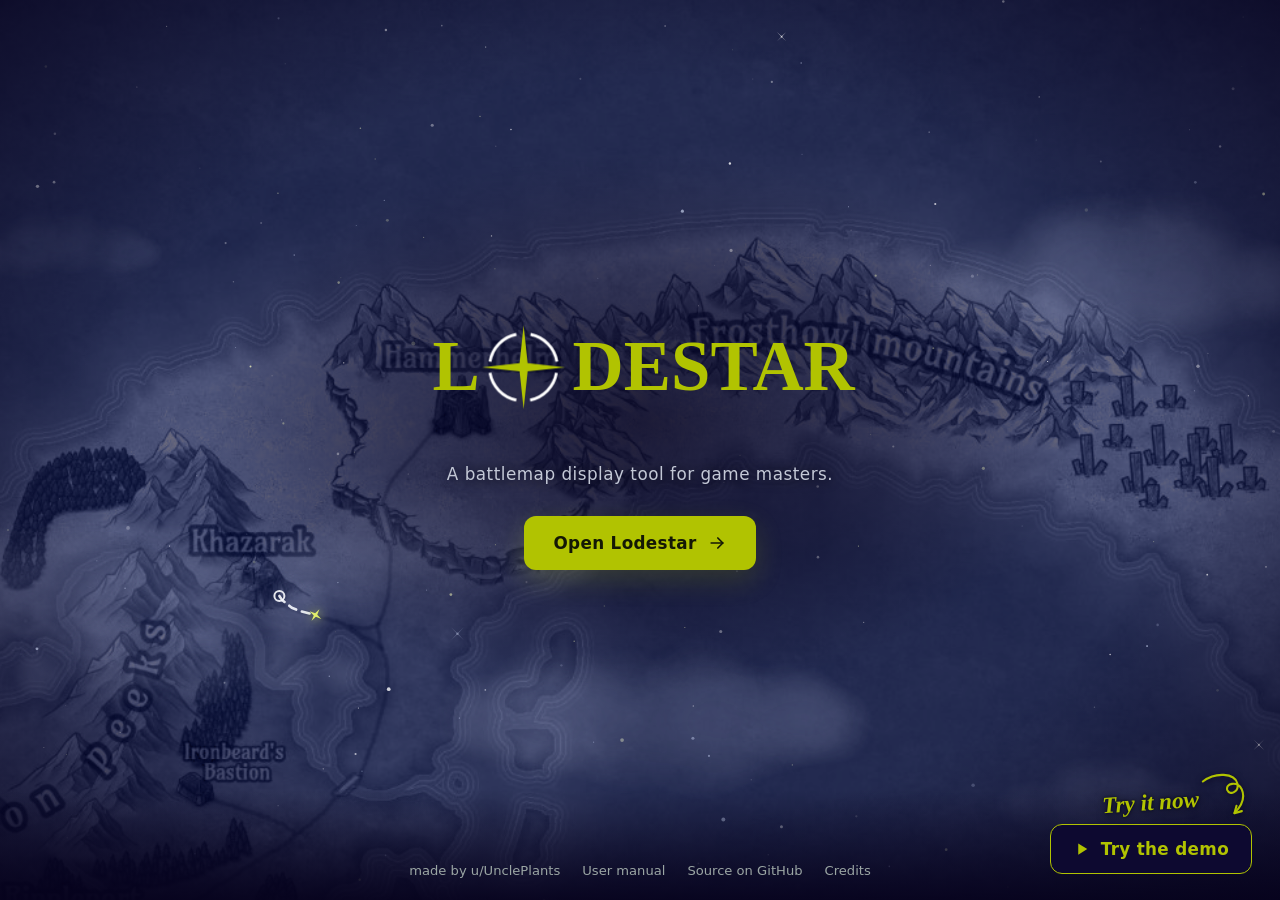
==== commit 601d61a4: "Version the script and stylesheet links so updates load cleanly Browsers may keep app.js for up to t" ====
--- a/index.html
+++ b/index.html
@@ -16,7 +16,9 @@
     <meta property="og:image:alt" content="The Lodestar GM screen with fogged rooms, beside the player display showing only the revealed areas.">
     <meta name="twitter:card" content="summary_large_image">
     <link rel="icon" type="image/svg+xml" href="favicon.svg">
-    <link rel="stylesheet" href="styles.css">
+    <!-- ?v= is the release: bump it with each one so browsers fetch the new files instead of
+         mixing this page with a cached older script. -->
+    <link rel="stylesheet" href="styles.css?v=1.4.0">
   </head>
   <body>
     <div class="start-screen" id="startScreen">
@@ -983,8 +985,8 @@
       </form>
     </dialog>
 
-    <script src="dice.js"></script>
-    <script src="weather.js"></script>
-    <script src="app.js"></script>
+    <script src="dice.js?v=1.4.0"></script>
+    <script src="weather.js?v=1.4.0"></script>
+    <script src="app.js?v=1.4.0"></script>
   </body>
 </html>
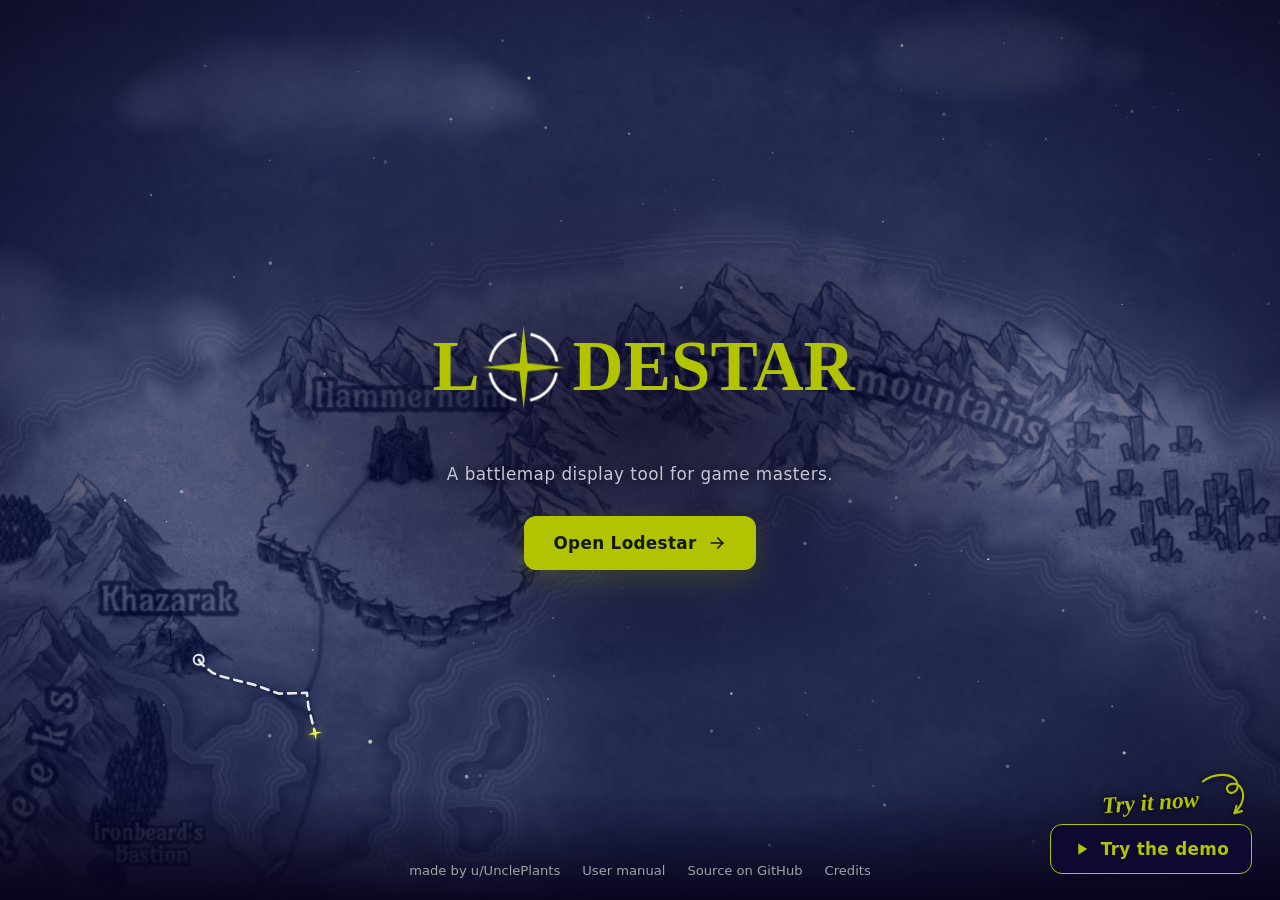
==== commit 3f4e5ecd: "feat: session autosave with Resume, and a warning before closing unsaved The working session is auto" ====
--- a/index.html
+++ b/index.html
@@ -61,6 +61,11 @@
             <span>Open Lodestar</span>
             <svg viewBox="0 0 24 24" aria-hidden="true"><path d="M5 12h14"/><path d="m13 6 6 6-6 6"/></svg>
           </button>
+          <!-- Shown when this browser autosaved a session last time (see "session autosave"). -->
+          <button id="startResume" class="start-btn start-btn-resume" type="button" hidden title="Pick up where you left off: the map, fog, tokens and initiative as they were">
+            <svg viewBox="0 0 24 24" aria-hidden="true"><path d="M3 12a9 9 0 1 0 2.64-6.36L3 8.3"/><path d="M3 3v5.3h5.3"/></svg>
+            <span class="start-resume-label"><span>Resume</span><small id="startResumeMeta"></small></span>
+          </button>
         </div>
       </div>
       <!-- The demo, tucked in the bottom-right corner under a "Try it now" label whose doodled
--- a/styles.css
+++ b/styles.css
@@ -192,8 +192,50 @@
 .start-actions {
   animation: start-rise 0.8s ease 1.3s both;
   display: flex;
+  flex-wrap: wrap;
+  gap: 12px;
   justify-content: center;
   margin-top: 14px;
+}
+
+.start-btn[hidden] {
+  display: none;
+}
+
+/* Beside the main button when there's an autosaved session: its map and when it was saved. */
+.start-btn-resume {
+  background: rgba(13, 9, 48, 0.78);
+  border: 1px solid rgba(195, 200, 214, 0.35);
+  color: var(--text);
+  min-width: 0;
+  padding: 0 22px;
+}
+
+.start-btn-resume:hover {
+  border-color: var(--accent);
+  transform: translateY(-1px);
+}
+
+.start-resume-label {
+  align-items: flex-start;
+  display: flex;
+  flex-direction: column;
+  line-height: 1.2;
+}
+
+.start-resume-label small {
+  color: var(--muted);
+  font-size: 0.78rem;
+  font-weight: 500;
+  letter-spacing: 0;
+  max-width: 230px;
+  overflow: hidden;
+  text-overflow: ellipsis;
+  white-space: nowrap;
+}
+
+.start-resume-label small:empty {
+  display: none;
 }
 
 .start-btn {
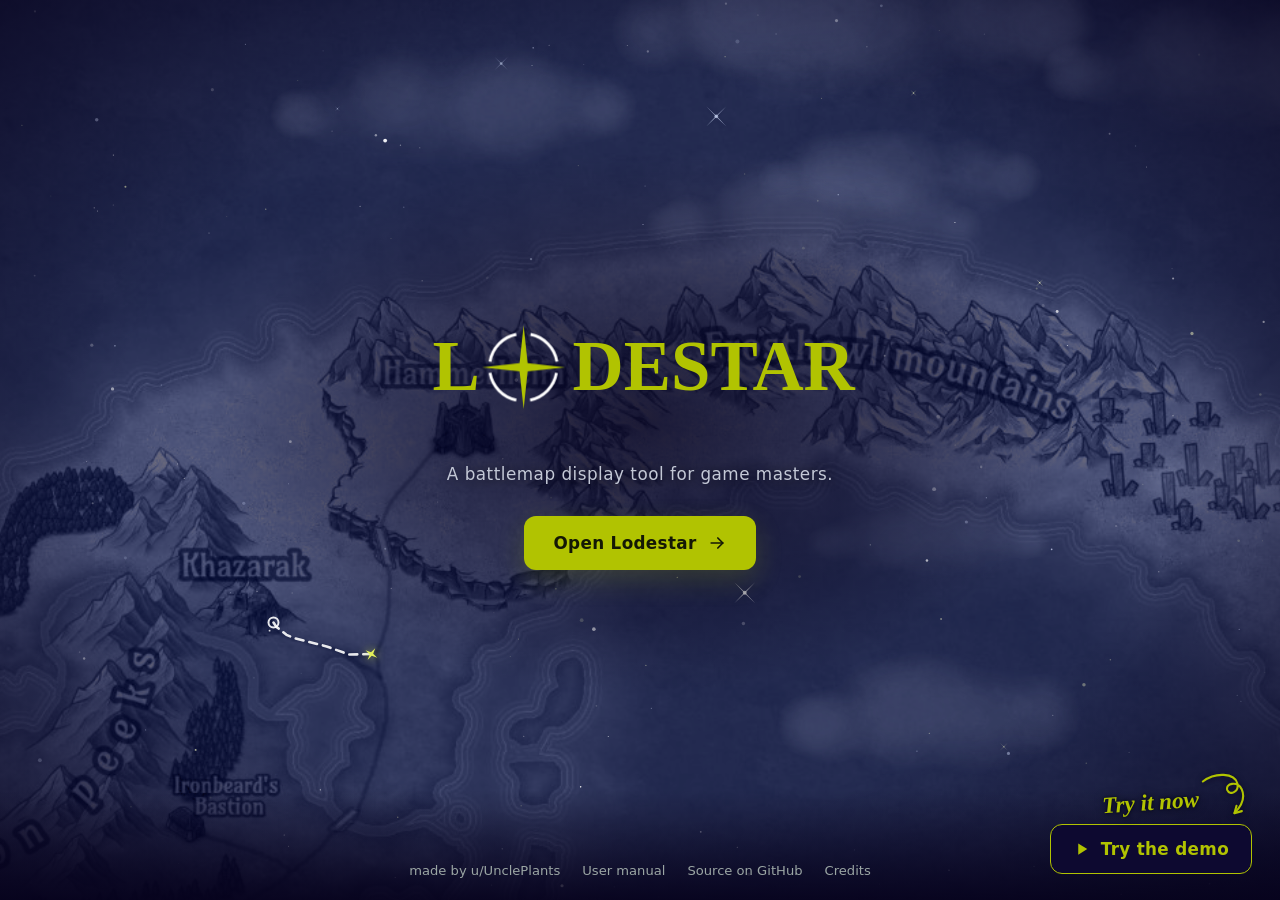
==== commit 30259368: "fix: issues found in a full feature audit - The player display pairs with the GM tab that opened it," ====
--- a/index.html
+++ b/index.html
@@ -203,17 +203,6 @@
           <p class="hint">Add images, notes and PDFs from the map toolbar. Drag an image onto the map to drop it. In Move mode, click an image to select it — then drag its corners to resize, the top ball to rotate, and tick the box to show it to players. Notes are GM-only (note tool). Drag a selection, press Delete to remove.</p>
           <input id="addImageInput" type="file" accept="image/*" hidden>
           <input id="pdfFileInput" type="file" accept="application/pdf" multiple hidden>
-          <div id="aoeMarkerSelPanel" class="hidden">
-            <label>
-              Area label (GM-only)
-              <input id="aoeMarkerLabel" type="text" placeholder="e.g. fire">
-            </label>
-            <label class="checkbox-row">
-              <input id="aoeMarkerShowPlayers" type="checkbox" checked>
-              <span>Show to players</span>
-            </label>
-          </div>
-
           <div class="subsection-title">
             <h3>Player view</h3>
             <label class="switch with-label">
@@ -416,6 +405,18 @@
                 <svg viewBox="0 0 24 24" aria-hidden="true"><path d="M3 6h18"/><path d="M19 6v14c0 1-1 2-2 2H7c-1 0-2-1-2-2V6"/><path d="M8 6V4c0-1 1-2 2-2h4c1 0 2 1 2 2v2"/><path d="M10 11v6"/><path d="M14 11v6"/></svg>
               </button>
             </div>
+          </div>
+
+          <!-- Right under the toolbar, so a tool's options open below it. -->
+          <div class="player-toggles">
+            <label class="toggle-chip">
+              <input id="splashEnabled" type="checkbox">
+              <span>Splash</span>
+            </label>
+            <label class="toggle-chip">
+              <input id="blackoutEnabled" type="checkbox">
+              <span>Blackout</span>
+            </label>
           </div>
 
           <div class="tool-popover hidden" id="brushOptions">
@@ -491,7 +492,7 @@
                 <span class="token-rolls-title">Rolls</span>
                 <div id="tokenRollList" class="token-roll-list"></div>
                 <form id="tokenRollAdd" class="token-roll-add" autocomplete="off">
-                  <input id="tokenRollName" type="text" maxlength="24" placeholder="Name, e.g. Scimitar" aria-label="Roll name">
+                  <input id="tokenRollName" type="text" maxlength="24" placeholder="e.g. Scimitar" aria-label="Roll name">
                   <input id="tokenRollExpr" type="text" maxlength="40" placeholder="1d20+4" aria-label="Dice to roll" spellcheck="false">
                   <button type="submit" title="Save this roll on the token" aria-label="Add roll">+</button>
                 </form>
@@ -563,15 +564,18 @@
             </div>
           </div>
 
-          <div class="player-toggles">
-            <label class="toggle-chip">
-              <input id="splashEnabled" type="checkbox">
-              <span>Splash</span>
-            </label>
-            <label class="toggle-chip">
-              <input id="blackoutEnabled" type="checkbox">
-              <span>Blackout</span>
-            </label>
+          <!-- A spell area selected in Move mode: its GM-only label and whether players see it. -->
+          <div class="tool-popover hidden" id="aoeMarkerSelPanel">
+            <h2>Spell area</h2>
+            <label>
+              Label (GM only)
+              <input id="aoeMarkerLabel" type="text" placeholder="e.g. Wall of Fire" autocomplete="off">
+            </label>
+            <label class="checkbox-row">
+              <input id="aoeMarkerShowPlayers" type="checkbox" checked>
+              <span>Show to players</span>
+            </label>
+            <p class="hint">Press Delete or right-click it to remove it.</p>
           </div>
         </div>
 
@@ -841,15 +845,17 @@
         </div>
         <div id="initList" class="init-list"></div>
         <form id="initAddForm" class="init-add" autocomplete="off">
-          <input id="initName" type="text" placeholder="Name" maxlength="24" required>
-          <div class="init-add-row">
-            <input id="initRoll" type="text" placeholder="Init / +2" maxlength="20" title="Initiative: a number, or a modifier like +2 (or a roll like d20+2) to roll it now and again with “Roll initiative”">
-            <input id="initHp" type="text" placeholder="HP / 2d8+2" maxlength="20" title="Hit points: a number, or hit dice like 2d8+2 to roll them">
-            <select id="initType">
+          <div class="init-add-row init-add-name">
+            <input id="initName" type="text" placeholder="Name" maxlength="24" required>
+            <select id="initType" aria-label="Kind">
               <option value="player">Player</option>
               <option value="npc">NPC</option>
               <option value="monster">Monster</option>
             </select>
+          </div>
+          <div class="init-add-row">
+            <input id="initRoll" type="text" placeholder="Init / +2" maxlength="20" title="Initiative: a number, or a modifier like +2 (or a roll like d20+2) to roll it now and again with “Roll initiative”">
+            <input id="initHp" type="text" placeholder="HP / 2d8+2" maxlength="20" title="Hit points: a number, or hit dice like 2d8+2 to roll them">
           </div>
           <button type="submit">Add character</button>
         </form>
--- a/styles.css
+++ b/styles.css
@@ -570,7 +570,15 @@
   grid-template-columns: 300px minmax(0, 1fr) 0px;
   height: 100vh;
   transition: grid-template-columns 0.28s ease;
+  user-select: none; /* a drag that strays off the map shouldn't paint the controls blue */
   width: 100vw;
+}
+
+/* …but text you type, and GM notes, select as usual. */
+.app-shell input,
+.app-shell textarea,
+.app-shell [contenteditable="true"] {
+  user-select: text;
 }
 
 .app-shell.has-initiative,
@@ -1092,9 +1100,23 @@
   flex-direction: column;
   gap: 10px;
   left: 30px;
+  max-height: calc(100% - 28px);
   position: absolute;
   top: 14px;
   z-index: 7;
+}
+
+/* On a short screen a tall popover (the selected-token editor) scrolls inside the stage
+   instead of running off the bottom; the toolbar above it keeps its size. */
+.stage-controls > * {
+  flex-shrink: 0;
+}
+
+.stage-controls > .tool-popover {
+  flex-shrink: 1;
+  min-height: 0;
+  overflow-y: auto;
+  overscroll-behavior: contain;
 }
 
 .mode-hint-bar {
@@ -1206,7 +1228,7 @@
 }
 
 .tool-popover {
-  background: rgba(25, 28, 29, 0.94);
+  background: rgba(25, 28, 29, 0.985);
   border: 1px solid var(--line);
   border-radius: 8px;
   color: var(--text);
@@ -1945,10 +1967,16 @@
   fill-opacity: 0.22;
 }
 
+/* A long order scrolls on its own, so the add form below it stays in view. */
 .init-list {
   display: flex;
+  flex: 0 1 auto;
   flex-direction: column;
   gap: 6px;
+  min-height: 90px;
+  overflow-y: auto;
+  overscroll-behavior: contain;
+  position: relative; /* rows' offsetTop is measured from here (see renderInitiativePanel) */
 }
 
 .init-row {
@@ -2180,7 +2208,11 @@
 .init-add-row {
   display: grid;
   gap: 8px;
-  grid-template-columns: 1fr 1fr 1.2fr;
+  grid-template-columns: 1fr 1fr;
+}
+
+.init-add-name {
+  grid-template-columns: 1fr auto;
 }
 
 .init-add button[type="submit"] {
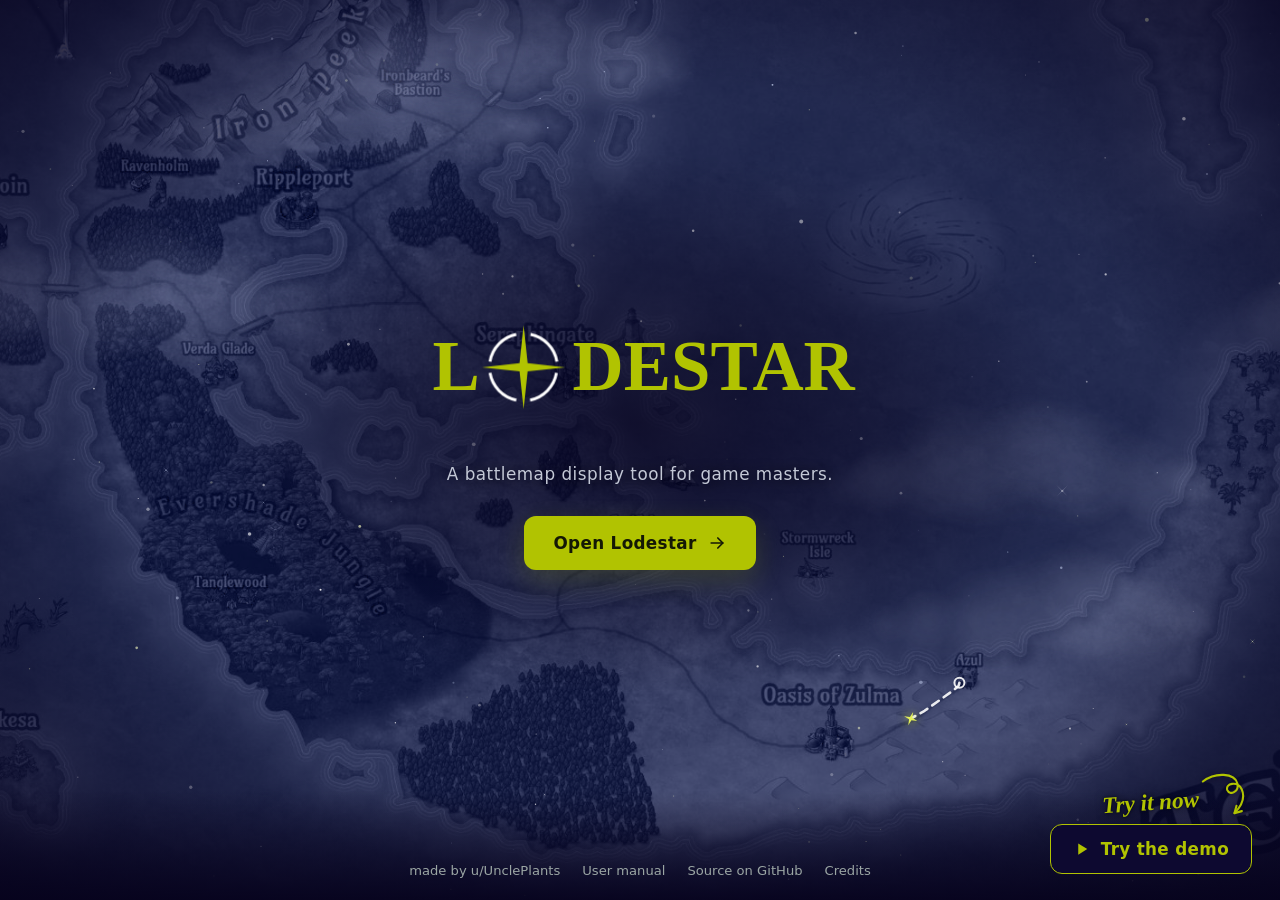
==== commit 02277232: "Call the welcome button Resume autosave "Resume" alone didn't say where the session comes from, or t" ====
--- a/index.html
+++ b/index.html
@@ -62,9 +62,9 @@
             <svg viewBox="0 0 24 24" aria-hidden="true"><path d="M5 12h14"/><path d="m13 6 6 6-6 6"/></svg>
           </button>
           <!-- Shown when this browser autosaved a session last time (see "session autosave"). -->
-          <button id="startResume" class="start-btn start-btn-resume" type="button" hidden title="Pick up where you left off: the map, fog, tokens and initiative as they were">
+          <button id="startResume" class="start-btn start-btn-resume" type="button" hidden title="Reopen your last session, which Lodestar autosaved as you played: the map, fog, tokens and initiative as they were. Separate from the maps you saved yourself in My maps.">
             <svg viewBox="0 0 24 24" aria-hidden="true"><path d="M3 12a9 9 0 1 0 2.64-6.36L3 8.3"/><path d="M3 3v5.3h5.3"/></svg>
-            <span class="start-resume-label"><span>Resume</span><small id="startResumeMeta"></small></span>
+            <span class="start-resume-label"><span>Resume autosave</span><small id="startResumeMeta"></small></span>
           </button>
         </div>
       </div>
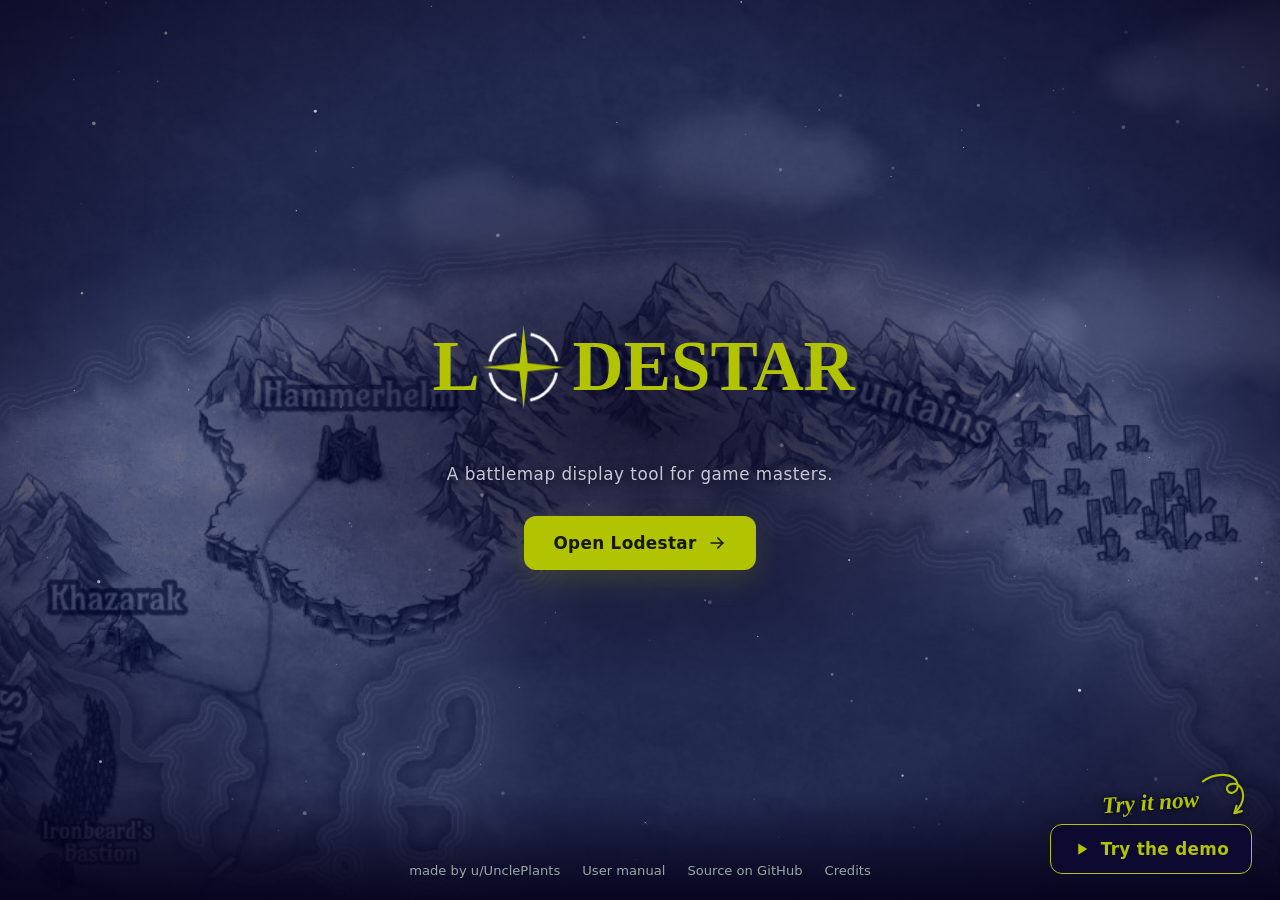
==== commit bf56d1c8: "Version the file links for v1.5.0 Co-Authored-By: Claude Opus 5.5 <noreply@anthropic.com>" ====
--- a/index.html
+++ b/index.html
@@ -18,7 +18,7 @@
     <link rel="icon" type="image/svg+xml" href="favicon.svg">
     <!-- ?v= is the release: bump it with each one so browsers fetch the new files instead of
          mixing this page with a cached older script. -->
-    <link rel="stylesheet" href="styles.css?v=1.4.0">
+    <link rel="stylesheet" href="styles.css?v=1.5.0">
   </head>
   <body>
     <div class="start-screen" id="startScreen">
@@ -996,8 +996,8 @@
       </form>
     </dialog>
 
-    <script src="dice.js?v=1.4.0"></script>
-    <script src="weather.js?v=1.4.0"></script>
-    <script src="app.js?v=1.4.0"></script>
+    <script src="dice.js?v=1.5.0"></script>
+    <script src="weather.js?v=1.5.0"></script>
+    <script src="app.js?v=1.5.0"></script>
   </body>
 </html>
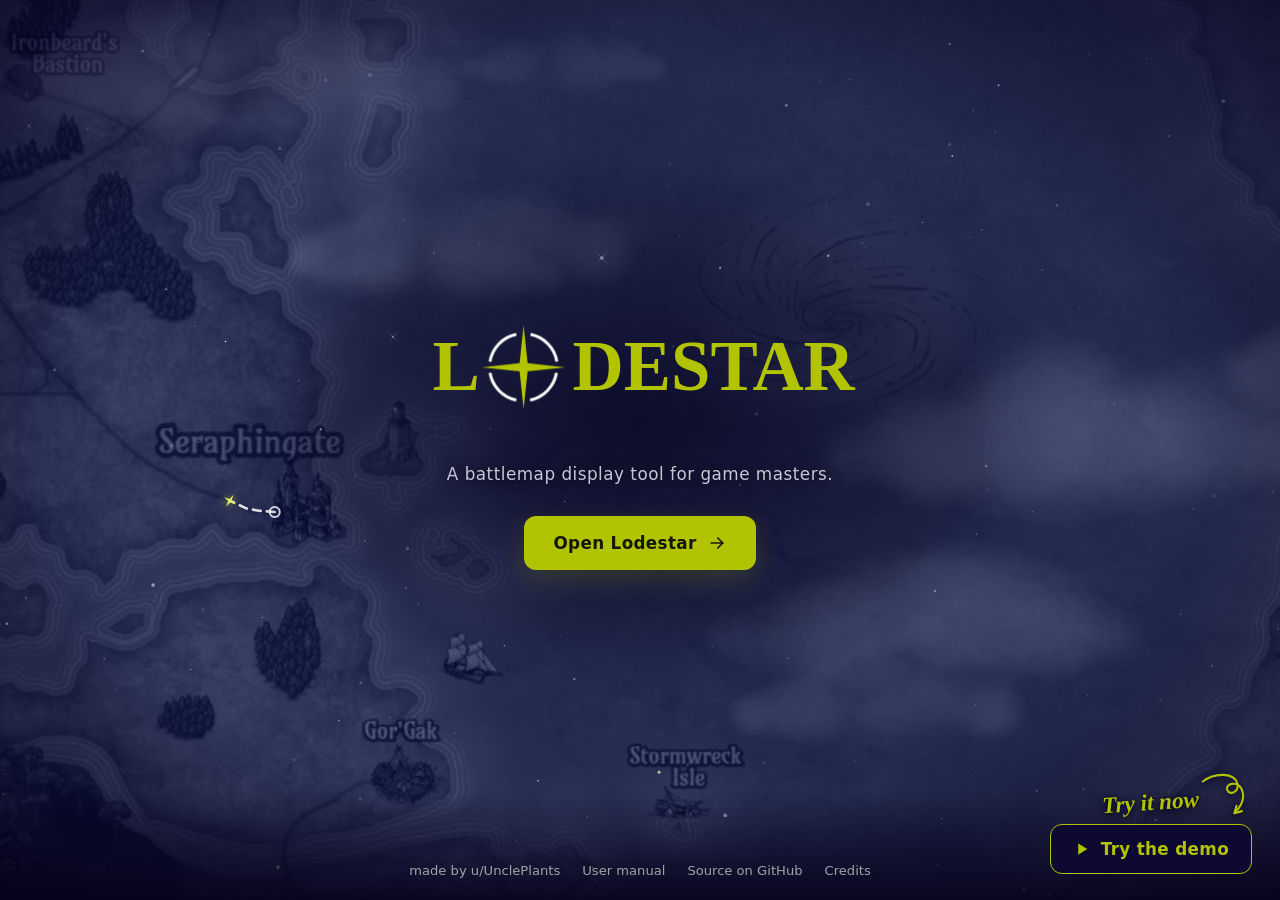
==== commit c442907f: "feat: Universal VTT maps with walls, doors and lighting Load map now takes Universal VTT files (.dd2" ====
--- a/index.html
+++ b/index.html
@@ -98,8 +98,8 @@
 
         <section class="control-section">
           <div class="top-actions">
-            <label class="top-action file-loader" title="Load map (image, GIF or video)" aria-label="Load map image, GIF or video">
-              <input id="mapUpload" type="file" accept="image/*,video/*">
+            <label class="top-action file-loader" title="Load map (image, GIF, video or VTT map)" aria-label="Load map image, GIF, video or VTT map">
+              <input id="mapUpload" type="file" accept="image/*,video/*,.dd2vtt,.uvtt,.df2vtt">
               <svg viewBox="0 0 24 24" aria-hidden="true"><path d="M16 5h6"/><path d="M19 2v6"/><path d="M21 11.5V19a2 2 0 0 1-2 2H5a2 2 0 0 1-2-2V5a2 2 0 0 1 2-2h7.5"/><path d="m21 15-3.086-3.086a2 2 0 0 0-2.828 0L6 21"/><circle cx="9" cy="9" r="2"/></svg>
             </label>
             <button id="loadLibrary" class="top-action empty" type="button" title="My maps" aria-label="My maps">
@@ -283,6 +283,26 @@
             <span>Show it faintly on my screen too</span>
           </label>
           <p class="hint">Plays over the map on the player display, and is saved with the map.</p>
+        </section>
+
+        <section class="control-section">
+          <div class="section-title">
+            <h2>Lighting</h2>
+          </div>
+          <label class="checkbox-row">
+            <input id="lightingEnabled" type="checkbox">
+            <span>Darkness on the player display</span>
+          </label>
+          <label>
+            Darkness
+            <input id="lightingDarkness" type="range" min="0.2" max="1" step="0.05" value="0.8">
+          </label>
+          <label class="checkbox-row">
+            <input id="lightingOverlay" type="checkbox" checked>
+            <span>Show walls, doors and lights on my map</span>
+          </label>
+          <p class="hint" id="lightingInfo">This floor has no walls or lights yet.</p>
+          <p class="hint">Load a Universal VTT map (<code>.dd2vtt</code> from Dungeondraft or Dungeon Alchemist, <code>.uvtt</code>, <code>.df2vtt</code>) with <strong>Load map</strong> to bring in its walls, doors and lights. Light stops at walls and closed doors; in Move mode, click a door to open or close it.</p>
         </section>
 
         <section class="control-section">
@@ -998,6 +1018,7 @@
 
     <script src="dice.js?v=1.5.0"></script>
     <script src="weather.js?v=1.5.0"></script>
+    <script src="lighting.js?v=1.5.0"></script>
     <script src="app.js?v=1.5.0"></script>
   </body>
 </html>
--- a/styles.css
+++ b/styles.css
@@ -2085,6 +2085,52 @@
   color: var(--accent);
 }
 
+/* Concentration (see "concentration" in app.js): the row's sparkle, lit while a spell is held,
+   and the ✦ chip beside the conditions in the row and the turn order. */
+.init-concentrate.on {
+  color: #b994ff;
+}
+
+.init-concentrate.on svg {
+  fill: currentColor;
+}
+
+.cond-badge.conc {
+  --cond: #7b52e0;
+}
+
+/* A GM-only notice over the bottom of the map (a concentration save to call); click to close. */
+.gm-notice {
+  background: rgba(25, 28, 29, 0.97);
+  border: 1px solid #7b52e0;
+  border-radius: 8px;
+  bottom: 64px;
+  box-shadow: 0 8px 24px rgba(0, 0, 0, 0.45);
+  color: var(--text);
+  cursor: pointer;
+  font-size: 0.9rem;
+  left: 50%;
+  max-width: min(520px, calc(100% - 40px));
+  opacity: 0;
+  padding: 9px 14px;
+  pointer-events: none;
+  position: absolute;
+  transform: translate(-50%, 6px);
+  transition: opacity 0.2s ease, transform 0.2s ease;
+  z-index: 8;
+}
+
+.hint code {
+  color: var(--text);
+  font-size: 0.95em;
+}
+
+.gm-notice.on {
+  opacity: 1;
+  pointer-events: auto;
+  transform: translate(-50%, 0);
+}
+
 .init-link.linking {
   color: var(--accent);
   animation: init-link-pulse 1s ease-in-out infinite;
@@ -2114,29 +2160,6 @@
   background: none;
   border: 0;
   color: var(--danger);
-}
-
-.init-conc {
-  background: none;
-  border: 1px solid var(--line);
-  border-radius: 5px;
-  color: var(--muted);
-  flex-shrink: 0;
-  font-size: 0.78rem;
-  font-weight: 700;
-  min-height: 0;
-  padding: 2px 6px;
-}
-
-.init-conc:hover {
-  border-color: var(--accent);
-  color: var(--text);
-}
-
-.init-conc.active {
-  background: var(--accent);
-  border-color: var(--accent);
-  color: #1b1508;
 }
 
 .init-hp-line {
@@ -2671,16 +2694,6 @@
   white-space: nowrap;
 }
 
-.init-conc-badge {
-  background: var(--accent);
-  border-radius: 4px;
-  color: #1b1508;
-  flex: none;
-  font-size: 0.7rem;
-  font-weight: 700;
-  padding: 1px 5px;
-}
-
 .initiative-overlay em {
   color: var(--muted);
   font-size: 0.78rem;
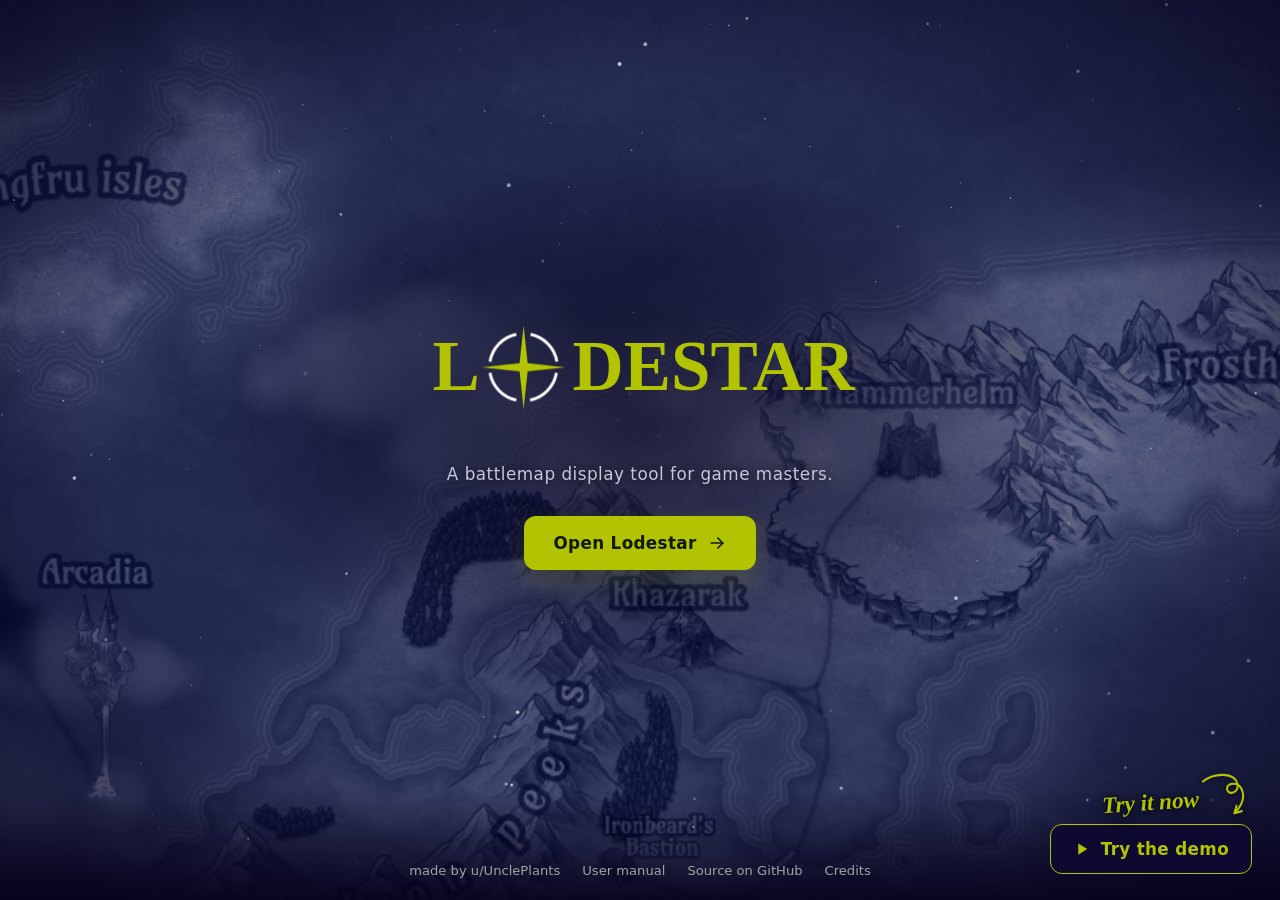
==== commit 7441ff0d: "feat: fog of war from what the party sees On a floor with vision on (the default for VTT maps with w" ====
--- a/index.html
+++ b/index.html
@@ -298,11 +298,17 @@
             <input id="lightingDarkness" type="range" min="0.2" max="1" step="0.05" value="0.8">
           </label>
           <label class="checkbox-row">
+            <input id="visionEnabled" type="checkbox">
+            <span>Fog of war from what the party sees</span>
+          </label>
+          <button id="visionReset" class="ghost-button" type="button" title="Forget the places the party has seen on this floor">Forget explored areas</button>
+          <label class="checkbox-row">
             <input id="lightingOverlay" type="checkbox" checked>
             <span>Show walls, doors and lights on my map</span>
           </label>
           <p class="hint" id="lightingInfo">This floor has no walls or lights yet.</p>
           <p class="hint">Load a Universal VTT map (<code>.dd2vtt</code> from Dungeondraft or Dungeon Alchemist, <code>.uvtt</code>, <code>.df2vtt</code>) with <strong>Load map</strong> to bring in its walls, doors and lights. Light stops at walls and closed doors; in Move mode, click a door to open or close it.</p>
+          <p class="hint">With fog of war from the party, players see only what their characters see; where they've been stays dimmed. Tick <strong>Player character</strong> on each hero's token, or link it to a Player row in the initiative.</p>
         </section>
 
         <section class="control-section">
@@ -492,6 +498,20 @@
               <label class="checkbox-row">
                 <input id="tokenHidden" type="checkbox">
                 <span>Hidden from players (stealth)</span>
+              </label>
+              <!-- Vision: with fog of war from walls on, players see what player characters see. -->
+              <label class="checkbox-row" title="With vision on (Lighting section), the players see what this character sees. Tokens linked to a Player row in the initiative count already.">
+                <input id="tokenVision" type="checkbox">
+                <span>Player character (players see what it sees)</span>
+              </label>
+              <label>
+                Darkvision
+                <select id="tokenDarkvision">
+                  <option value="0">None</option>
+                  <option value="6">6 squares (30 ft)</option>
+                  <option value="12">12 squares (60 ft)</option>
+                  <option value="24">24 squares (120 ft)</option>
+                </select>
               </label>
               <!-- Conditions: badges on the token (players see them unless marked GM-only). -->
               <div class="token-conds">
--- a/styles.css
+++ b/styles.css
@@ -2118,6 +2118,10 @@
   transform: translate(-50%, 6px);
   transition: opacity 0.2s ease, transform 0.2s ease;
   z-index: 8;
+}
+
+#visionReset {
+  justify-self: start;
 }
 
 .hint code {
